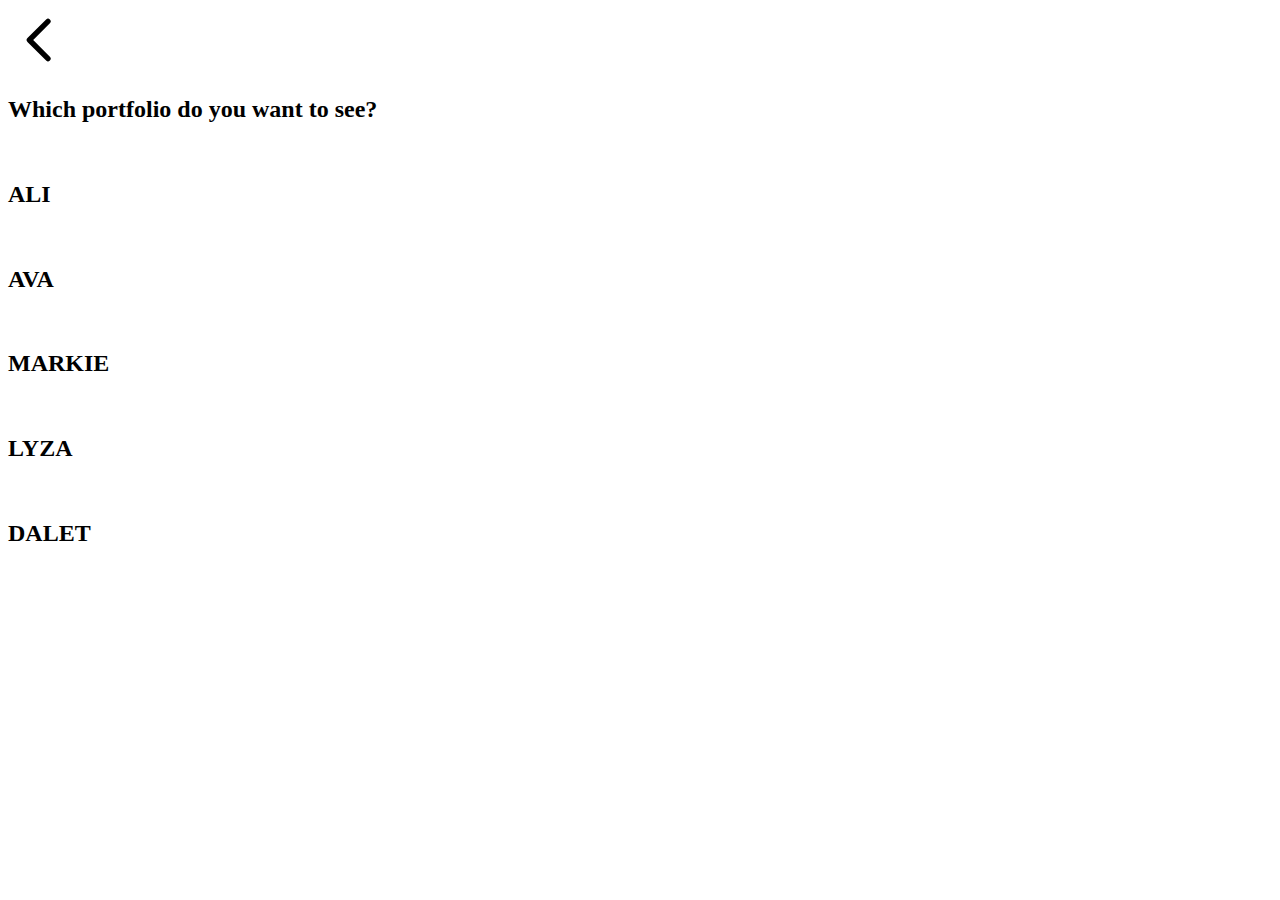
==== profile.html @ 910a9c52 "Add files via upload" ====
<!DOCTYPE html>
<html lang="en">
<head>
    <meta charset="UTF-8">
    <meta name="viewport" content="width=device-width, initial-scale=1.0">
    <title>Winxify Portfolios</title>

    <link rel="stylesheet" href="../assets/css/profile.css">
    <script defer src="../assets/js/profile.js"></script>
    <link rel="shortcut icon" href="../assets/img/fave_icon.png" type="image/x-icon">
</head>
<body>
    <section class="hidden">
        <a class="btn" id="back">
            <svg class="w-6 h-6 text-gray-800 dark:text-white" aria-hidden="true" xmlns="http://www.w3.org/2000/svg" width="64" height="64" fill="none" viewBox="0 0 24 24">
                <path stroke="currentColor" stroke-linecap="round" stroke-linejoin="round" stroke-width="2" d="m15 19-7-7 7-7"/>
            </svg>    
        </a>
        <div class="title">
            <h2>Which portfolio do you want to see?</h2>
        </div>
    </section>
    <div class="prof">
        <section class="hidden">
            <div class="profiles hidden" >
                <a href=""><img src="./assets/img/1.jpg" alt="" id="ali"></a>
                <h2>ALI</h2>
            </div>
            <div class="profiles hidden">
                <a href="https://naiahhh.github.io/LANDING-AWD-FEUTECH/"><img src="./assets/img/2.jpg" alt="" id="ava"></a>
                <h2>AVA</h2>
            </div>
            <div class="profiles hidden">
                <a href="https://jshmrk.github.io/LANDING-AWD-FEUTECH/"><img src="./assets/img/3.jpg" alt="" id="markie"></a>
                <h2>MARKIE</h2>
            </div>
            <div class="profiles hidden">
                <a href="https://eliiibaltazar.github.io/BALTAZAR_Elizabeth-AWD-FEUTECH/"><img src="./assets/img/4.jpg" alt="" id="lyza"></a>
                <h2>LYZA</h2>
            </div>
            <div class="profiles hidden">
                <a href="https://spod101.github.io/myPortfolio-AWD-FEUTECH/"><img src="./assets/img/5.jpg" alt=""  id="dalet"></a>
                <h2>DALET</h2>
            </div>
        </section>
    </div>
</body>
</html>
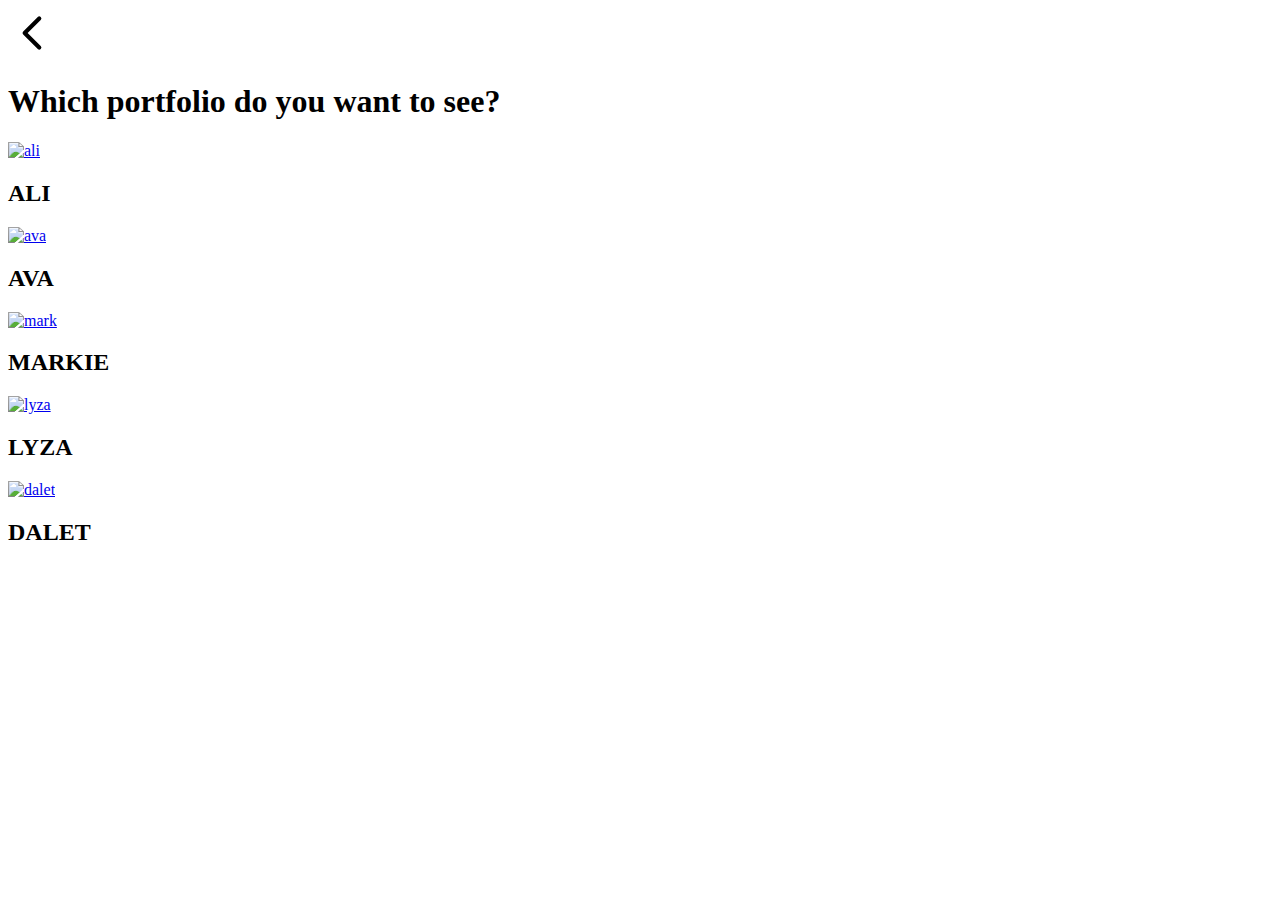
==== commit 04b66208: "Add files via upload" ====
--- a/profile.html
+++ b/profile.html
@@ -3,46 +3,46 @@
 <head>
     <meta charset="UTF-8">
     <meta name="viewport" content="width=device-width, initial-scale=1.0">
-    <title>Winxify Portfolios</title>
-
-    <link rel="stylesheet" href="../assets/css/profile.css">
-    <script defer src="../assets/js/profile.js"></script>
-    <link rel="shortcut icon" href="../assets/img/fave_icon.png" type="image/x-icon">
+    <title>Winxify</title>
+    <link rel="stylesheet" href="../assets/css/portfo.css">
 </head>
 <body>
-    <section class="hidden">
-        <a class="btn" id="back">
-            <svg class="w-6 h-6 text-gray-800 dark:text-white" aria-hidden="true" xmlns="http://www.w3.org/2000/svg" width="64" height="64" fill="none" viewBox="0 0 24 24">
-                <path stroke="currentColor" stroke-linecap="round" stroke-linejoin="round" stroke-width="2" d="m15 19-7-7 7-7"/>
-            </svg>    
-        </a>
-        <div class="title">
-            <h2>Which portfolio do you want to see?</h2>
-        </div>
-    </section>
-    <div class="prof">
-        <section class="hidden">
-            <div class="profiles hidden" >
-                <a href=""><img src="./assets/img/1.jpg" alt="" id="ali"></a>
-                <h2>ALI</h2>
+    <div class="back" id="back">
+        <svg class="w-6 h-6 text-gray-800 dark:text-white" aria-hidden="true" xmlns="http://www.w3.org/2000/svg" width="50" height="50" fill="none" viewBox="0 0 24 24">
+            <path stroke="currentColor" stroke-linecap="round" stroke-linejoin="round" stroke-width="2" d="m15 19-7-7 7-7"/>
+        </svg>
+    </div>
+
+    <div class="content hidden">
+        <h1>Which portfolio do you want to see?</h1>
+
+            <div class="profile-lists">
+                <div class="profile hidden">
+                    <a href="https://alingetz.github.io/PORTFOLIO/"><img class="profile-img" src="../assets/img/port/1.jpg" alt="ali" id="ali"></a>
+                    <h2>ALI</h2>
+                </div>
+            
+                <div class="profile hidden">
+                    <a href="https://naiahhh.github.io/LANDING-AWD-FEUTECH/"><img class="profile-img" src="../assets/img/port/2.jpg" alt="ava" id="ava"></a>
+                    <h2>AVA</h2>
+                </div>
+
+                <div class="profile hidden">
+                    <a href="https://jshmrk.github.io/LANDING-AWD-FEUTECH/"><img class="profile-img" src="../assets/img/port/3.jpg" alt="mark" id="markie"></a>
+                    <h2>MARKIE</h2>
+                </div>
+
+                <div class="profile hidden">
+                    <a href="https://eliiibaltazar.github.io/BALTAZAR_Elizabeth-AWD-FEUTECH/"><img class="profile-img" src="../assets/img/port/4.jpg"  alt="lyza" id="lyza"></a>
+                    <h2>LYZA</h2>
+                </div>
+            
+                <div class="profile hidden">
+                    <a href="https://spod101.github.io/myPortfolio-AWD-FEUTECH/"><img class="profile-img"  src="../assets/img/port/5.jpg"  alt="dalet" id="dalet"></a>
+                    <h2>DALET</h2>
+                </div>
             </div>
-            <div class="profiles hidden">
-                <a href="https://naiahhh.github.io/LANDING-AWD-FEUTECH/"><img src="./assets/img/2.jpg" alt="" id="ava"></a>
-                <h2>AVA</h2>
-            </div>
-            <div class="profiles hidden">
-                <a href="https://jshmrk.github.io/LANDING-AWD-FEUTECH/"><img src="./assets/img/3.jpg" alt="" id="markie"></a>
-                <h2>MARKIE</h2>
-            </div>
-            <div class="profiles hidden">
-                <a href="https://eliiibaltazar.github.io/BALTAZAR_Elizabeth-AWD-FEUTECH/"><img src="./assets/img/4.jpg" alt="" id="lyza"></a>
-                <h2>LYZA</h2>
-            </div>
-            <div class="profiles hidden">
-                <a href="https://spod101.github.io/myPortfolio-AWD-FEUTECH/"><img src="./assets/img/5.jpg" alt=""  id="dalet"></a>
-                <h2>DALET</h2>
-            </div>
-        </section>
     </div>
+    <script src="../assets/js/portfo.js"></script>
 </body>
 </html>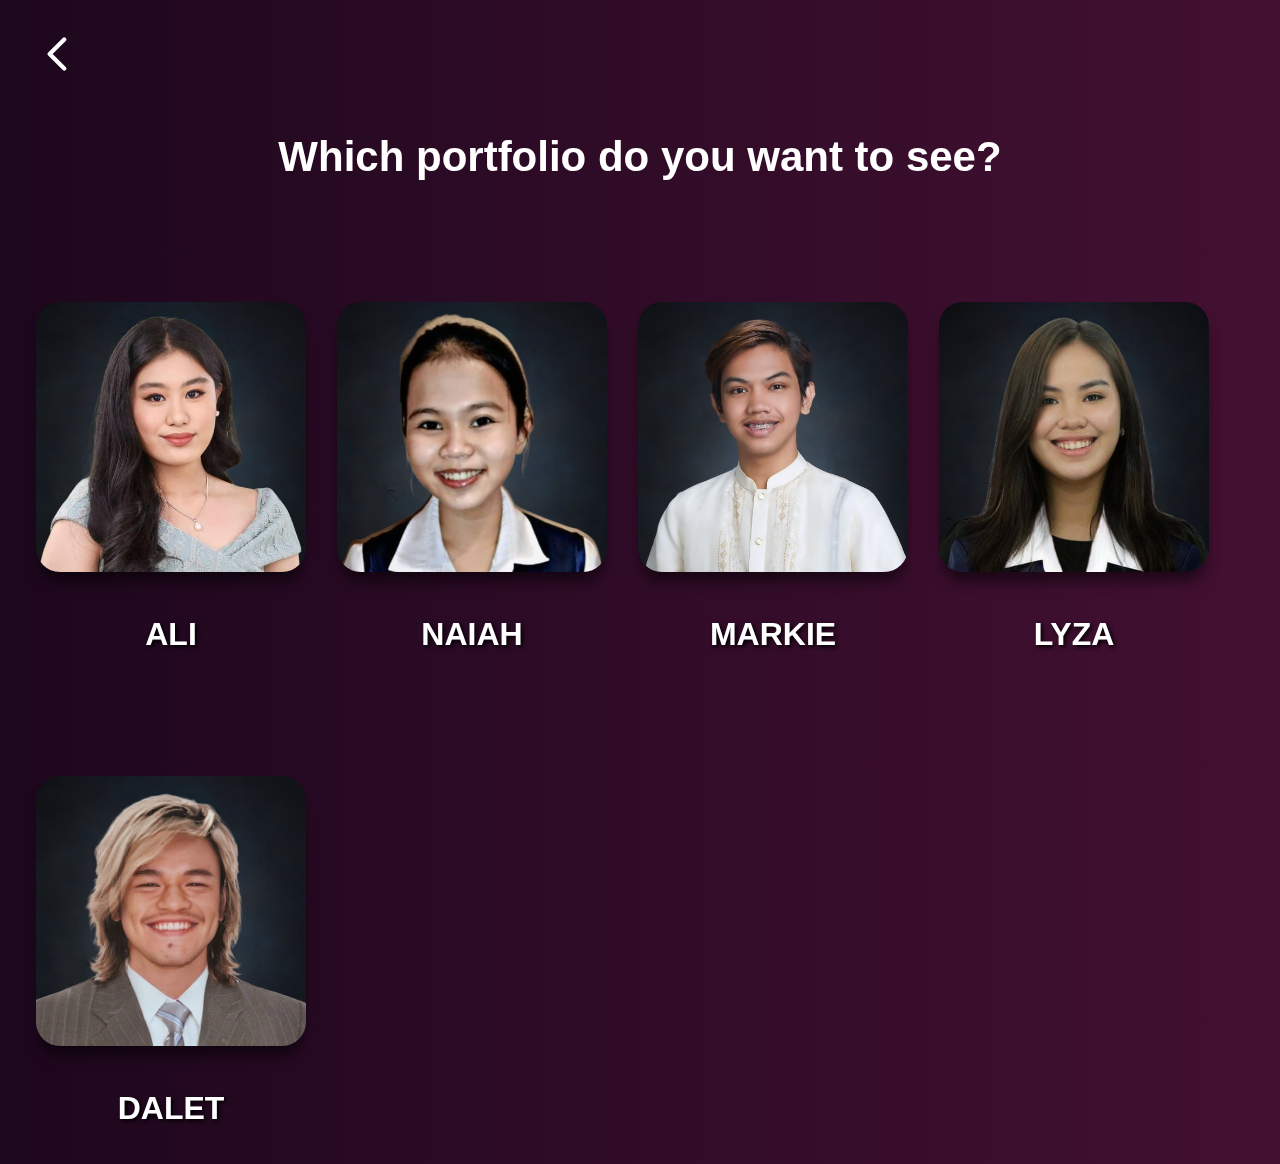
==== commit 55047668: "Update profile.html" ====
--- a/profile.html
+++ b/profile.html
@@ -24,7 +24,7 @@
             
                 <div class="profile hidden">
                     <a href="https://naiahhh.github.io/LANDING-AWD-FEUTECH/"><img class="profile-img" src="../assets/img/port/2.jpg" alt="ava" id="ava"></a>
-                    <h2>AVA</h2>
+                    <h2>NAIAH</h2>
                 </div>
 
                 <div class="profile hidden">
@@ -45,4 +45,4 @@
     </div>
     <script src="../assets/js/portfo.js"></script>
 </body>
-</html>+</html>
--- a/assets/css/portfo.css
+++ b/assets/css/portfo.css
@@ -0,0 +1,197 @@
+@import url('https://fonts.googleapis.com/css2?family=Montserrat:ital,wght@0,100..900;1,100..900&display=swap');
+
+
+:root {
+    --color-white: #FFFFFF;
+}
+
+body {
+    background: linear-gradient(to right, #1d071d, #431031);
+}
+
+h1 {
+    font-size: 42px;
+    font-family: 'Monsterrat', sans-serif;
+    color: var(--color-white);
+    text-align: center;
+    font-weight: 600;
+}
+
+h2 {
+    color: var(--color-white);
+    text-align: center;
+    text-transform: capitalize;
+    font-size: 32px;
+    font-family: 'Monsterrat', sans-serif;
+}
+
+.profile h2 {
+    margin-top: 40px;
+    text-shadow: 2px 2px 4px rgba(0, 0, 0, 2);
+}
+
+img {
+    height: 35px;
+    width: auto;
+}
+
+.back {
+    filter: invert(1);
+    margin-top: 29px;
+    margin-left: 25px;
+    cursor: pointer;
+}
+
+.profile-lists {
+    margin: 0 auto;
+    display: table;
+}
+
+.profile {
+    border-radius: 10px;
+    border: 3px solid transparent;
+    text-align: center;
+    display: inline-block;
+    margin-left: 25px;
+}
+
+.profile-img {
+    margin-top: 90px;
+    width: 270px;
+    height: 270px;
+    border-radius: 24px;
+    cursor: pointer;
+    box-shadow: 0px 13px 13px -3px rgba(0, 0, 0, 0.5);
+    transition: transform 0.5s ease-in-out;
+}
+
+.hidden {
+    opacity: 0;
+    filter: blur(20px);
+    transform: translateX(-100%);
+    transition: all 1s;
+}
+
+.show {
+    opacity: 1;
+    filter: blur(0);
+    transform: translateX(0);
+}
+
+.profile-img:hover {
+    transform: scale(.8);
+    transition: transform 0.6s ease-in-out;
+}
+
+#ali:hover {
+    transition: transform 0.6s ease-in-out;
+    box-shadow: 0 0 35px rgb(248, 166, 200);
+}
+
+#ava:hover {
+    transition: transform 0.6s ease-in-out;
+    box-shadow: 0 0 35px rgb(119, 221, 119);
+}
+
+#markie:hover {
+    transition: transform 0.6s ease-in-out;
+    box-shadow: 0 0 35px rgb(162, 191, 254);
+}
+
+#lyza:hover {
+    transition: transform 0.6s ease-in-out;
+    box-shadow: 0 0 35px rgb(255, 0, 254);
+}
+
+#dalet:hover {
+    transition: transform 0.6s ease-in-out;
+    box-shadow: 0 0 35px rgb(95, 28, 203);
+}
+
+.profile:nth-child(1) {
+    transition-delay: 0ms;
+}
+
+.profile:nth-child(2) {
+    transition-delay: 200ms;
+}
+
+.profile:nth-child(3) {
+    transition-delay: 500ms;
+}
+
+.profile:nth-child(4) {
+    transition-delay: 700ms;
+}
+
+.profile:nth-child(5) {
+    transition-delay: 900ms;
+}
+
+.content {
+    margin-top: 50px;
+}
+
+/*  responsive */
+@media (max-width: 900px) {
+    .netflix-logo {
+        display: grid;
+        place-items: center;
+        margin: 0 auto;
+    }
+
+    .profile-lists {
+        display: flex;
+        align-items: center;
+        justify-content: center;
+        flex-wrap: wrap;
+        row-gap: 90px;
+        padding-bottom: 110px;
+    }
+
+    .profile {
+        margin-top: 3rem;
+        column-gap: 6px;
+        margin: auto;
+    }
+
+    h1 {
+        text-align: center;
+        font-size: 35px;
+        margin-top: 150px;
+    }
+
+    .btn {
+        display: none; 
+    }
+}
+
+@media (max-width: 320px) {
+    .netflix-logo {
+        display: grid;
+        place-items: center;
+        margin: 0 auto;
+    }
+
+    h1 {
+        text-align: center;
+        font-size: 23px;
+        margin-top: 150px;
+    }
+
+    .btn {
+        display: none;
+    }
+
+    .profile-lists {
+        display: grid;
+        place-items: center;
+        padding-bottom: 110px;
+        margin: auto;
+    }
+
+    .profile {
+        margin-top: 3rem;
+        margin: auto;
+    }
+}
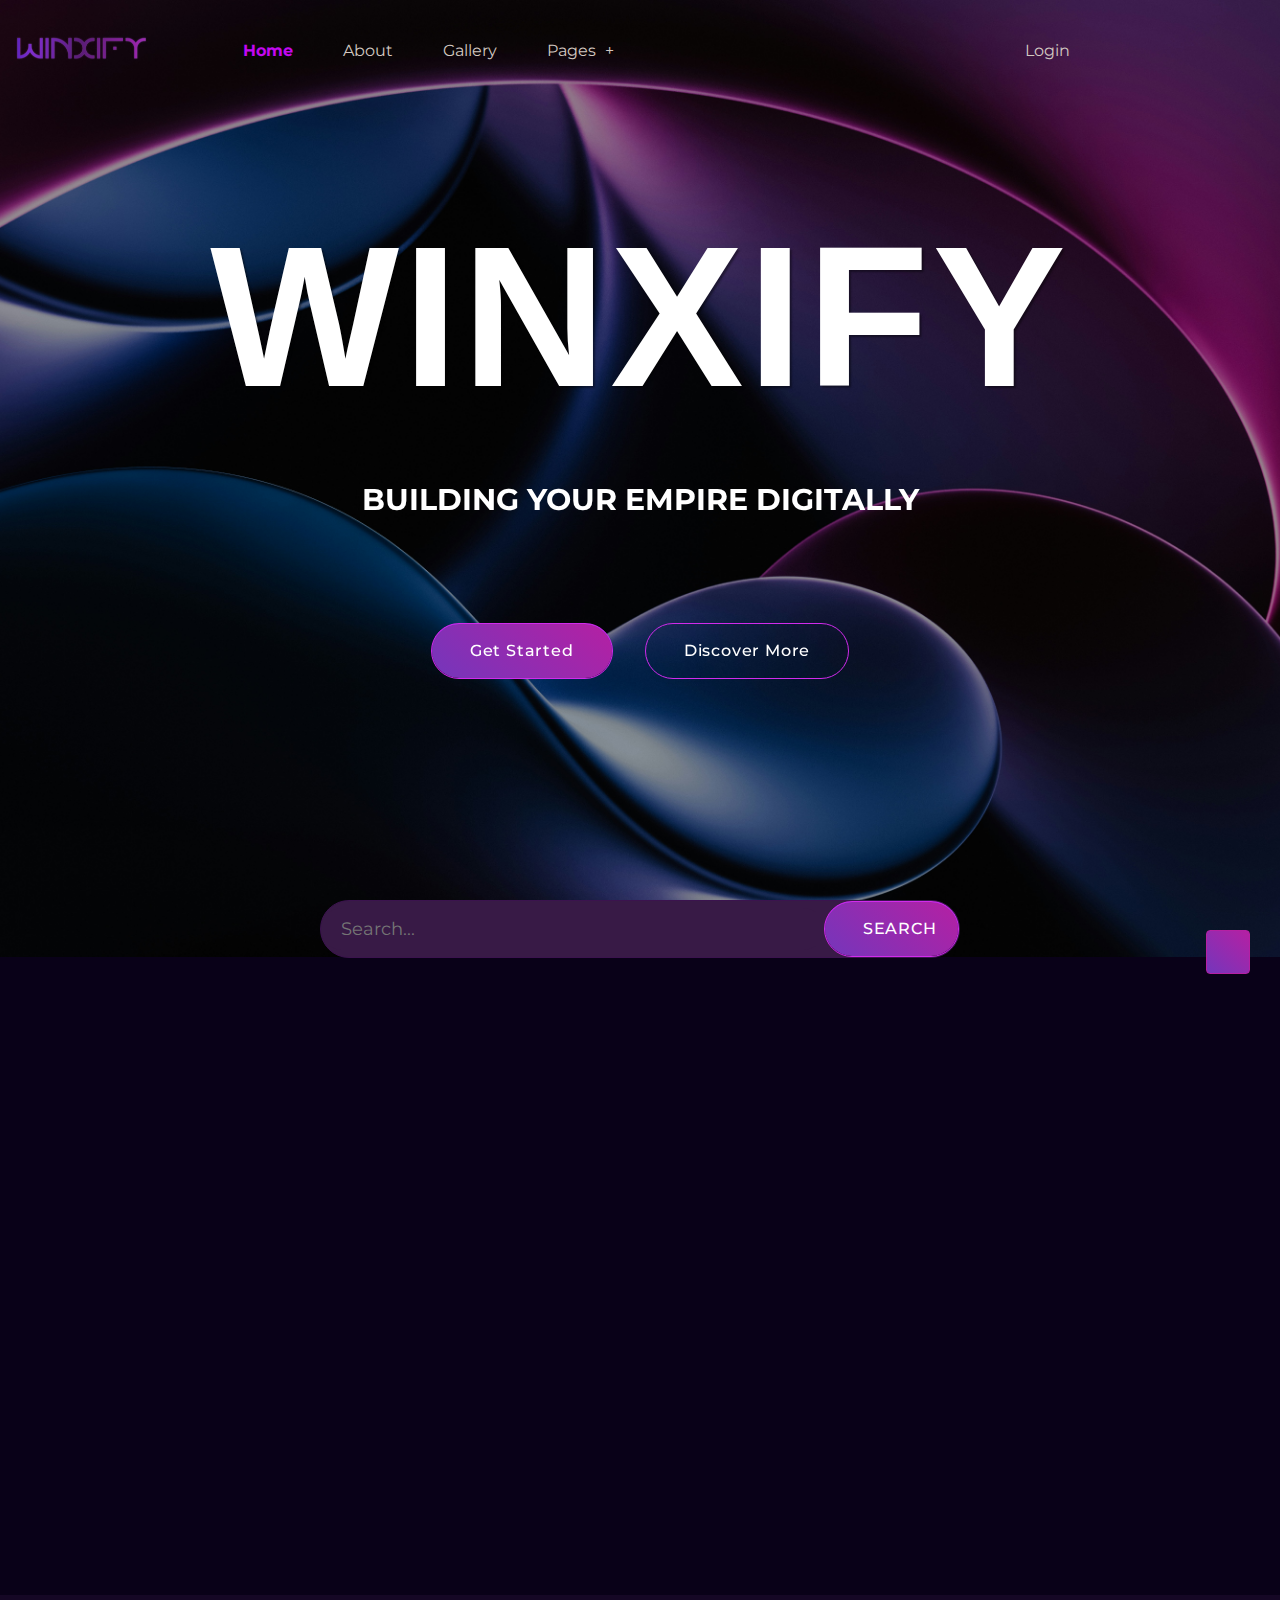
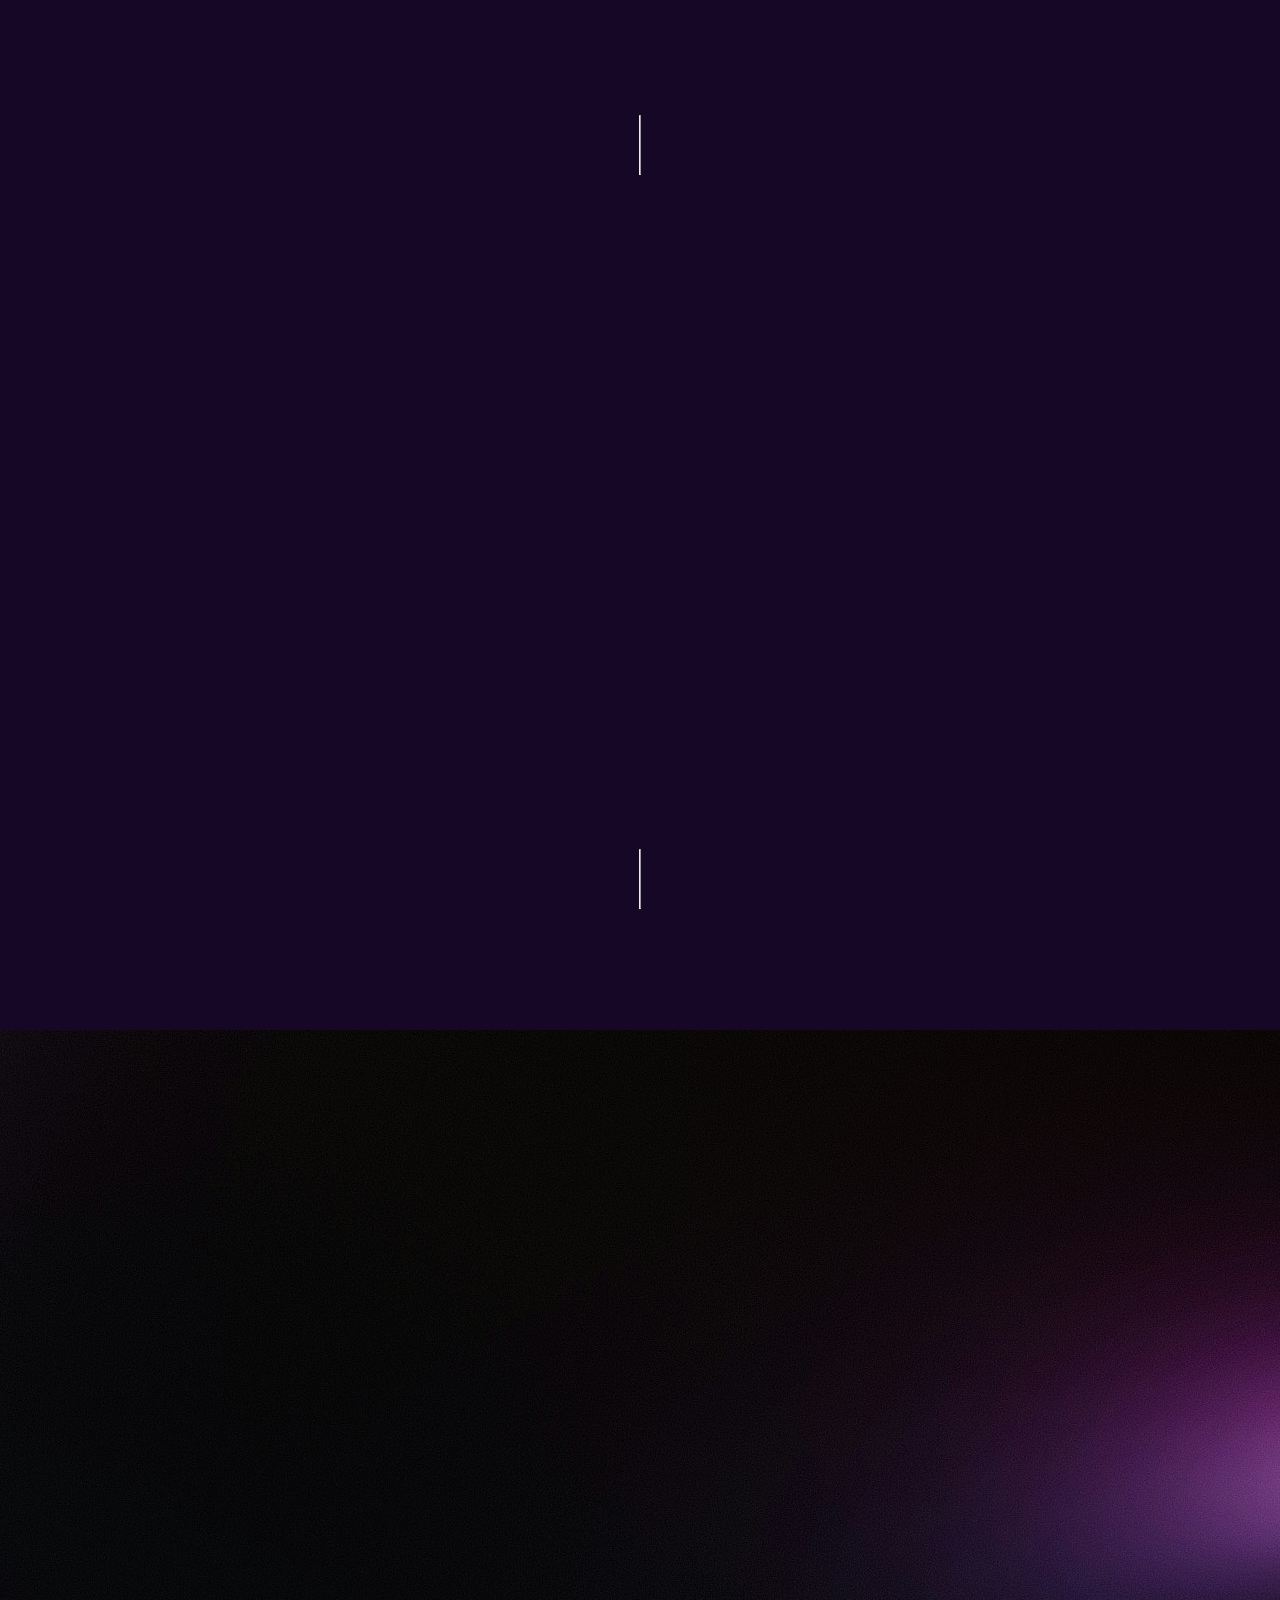
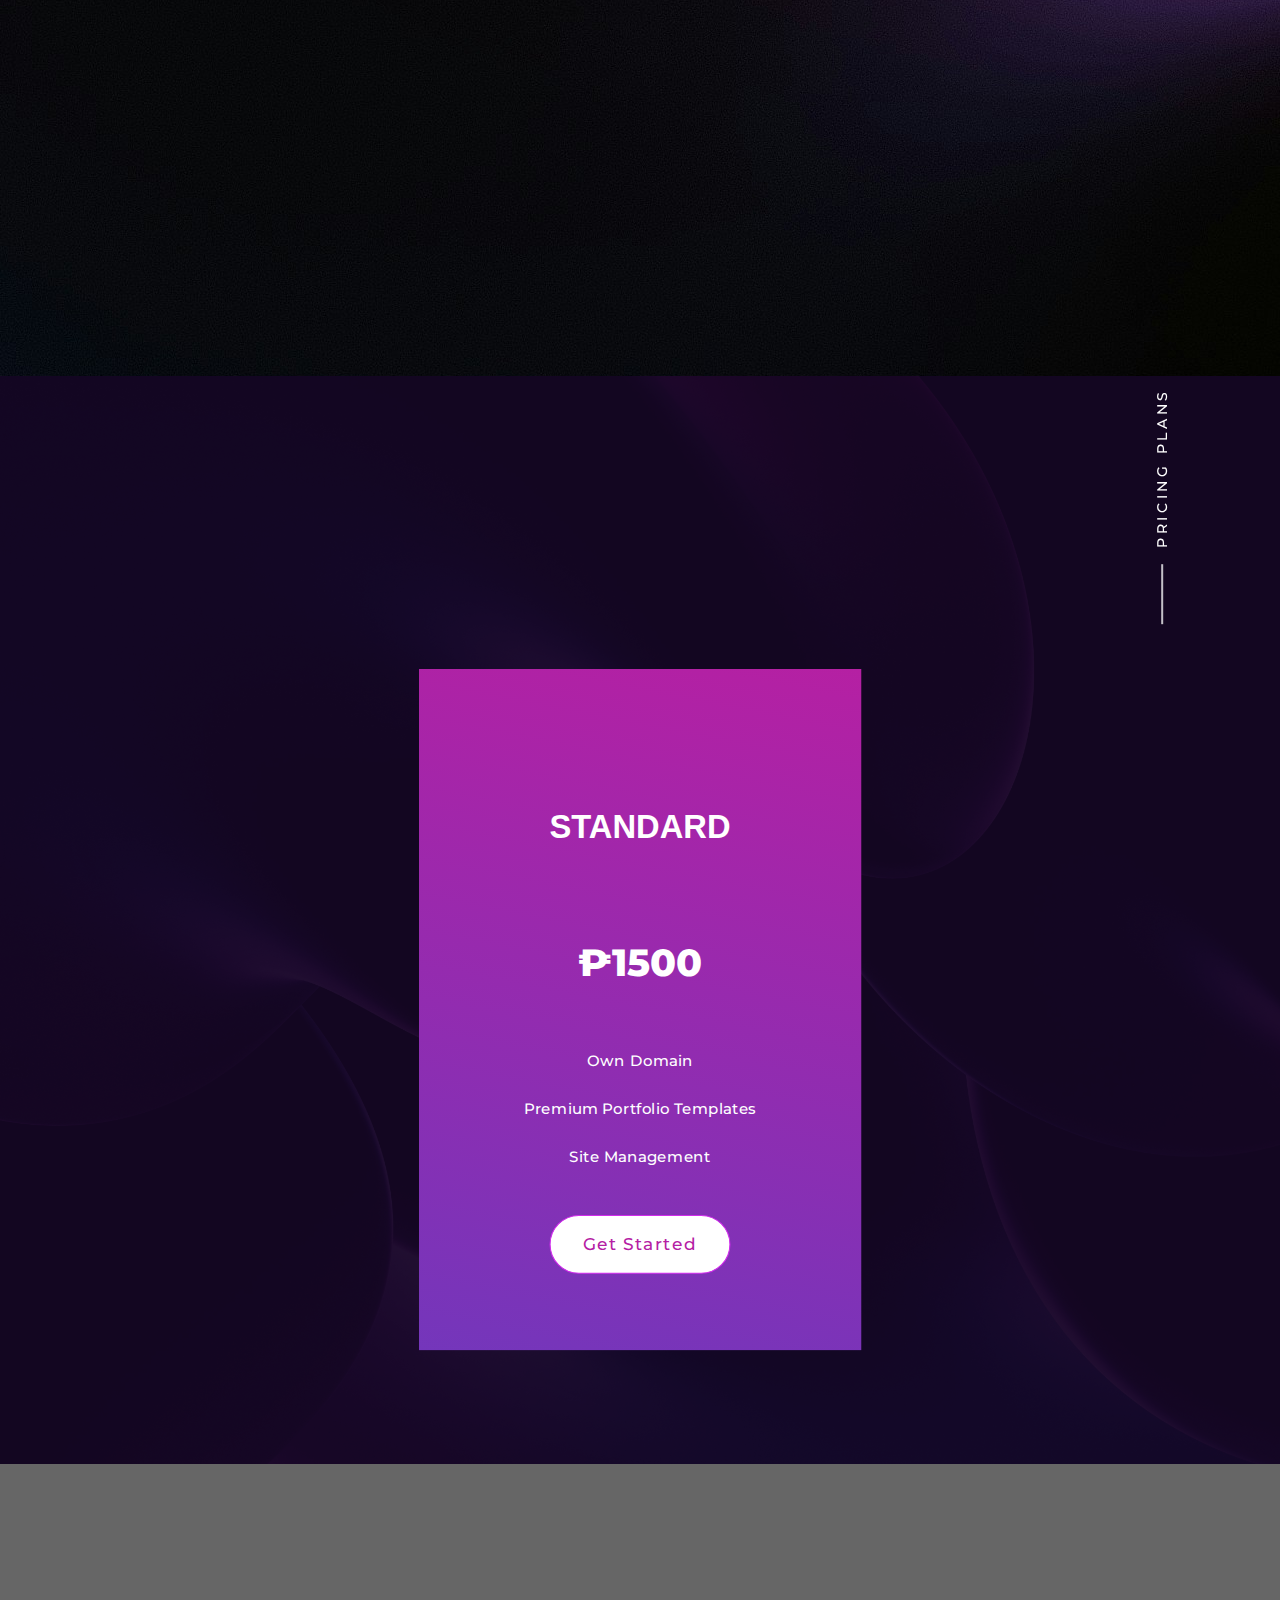
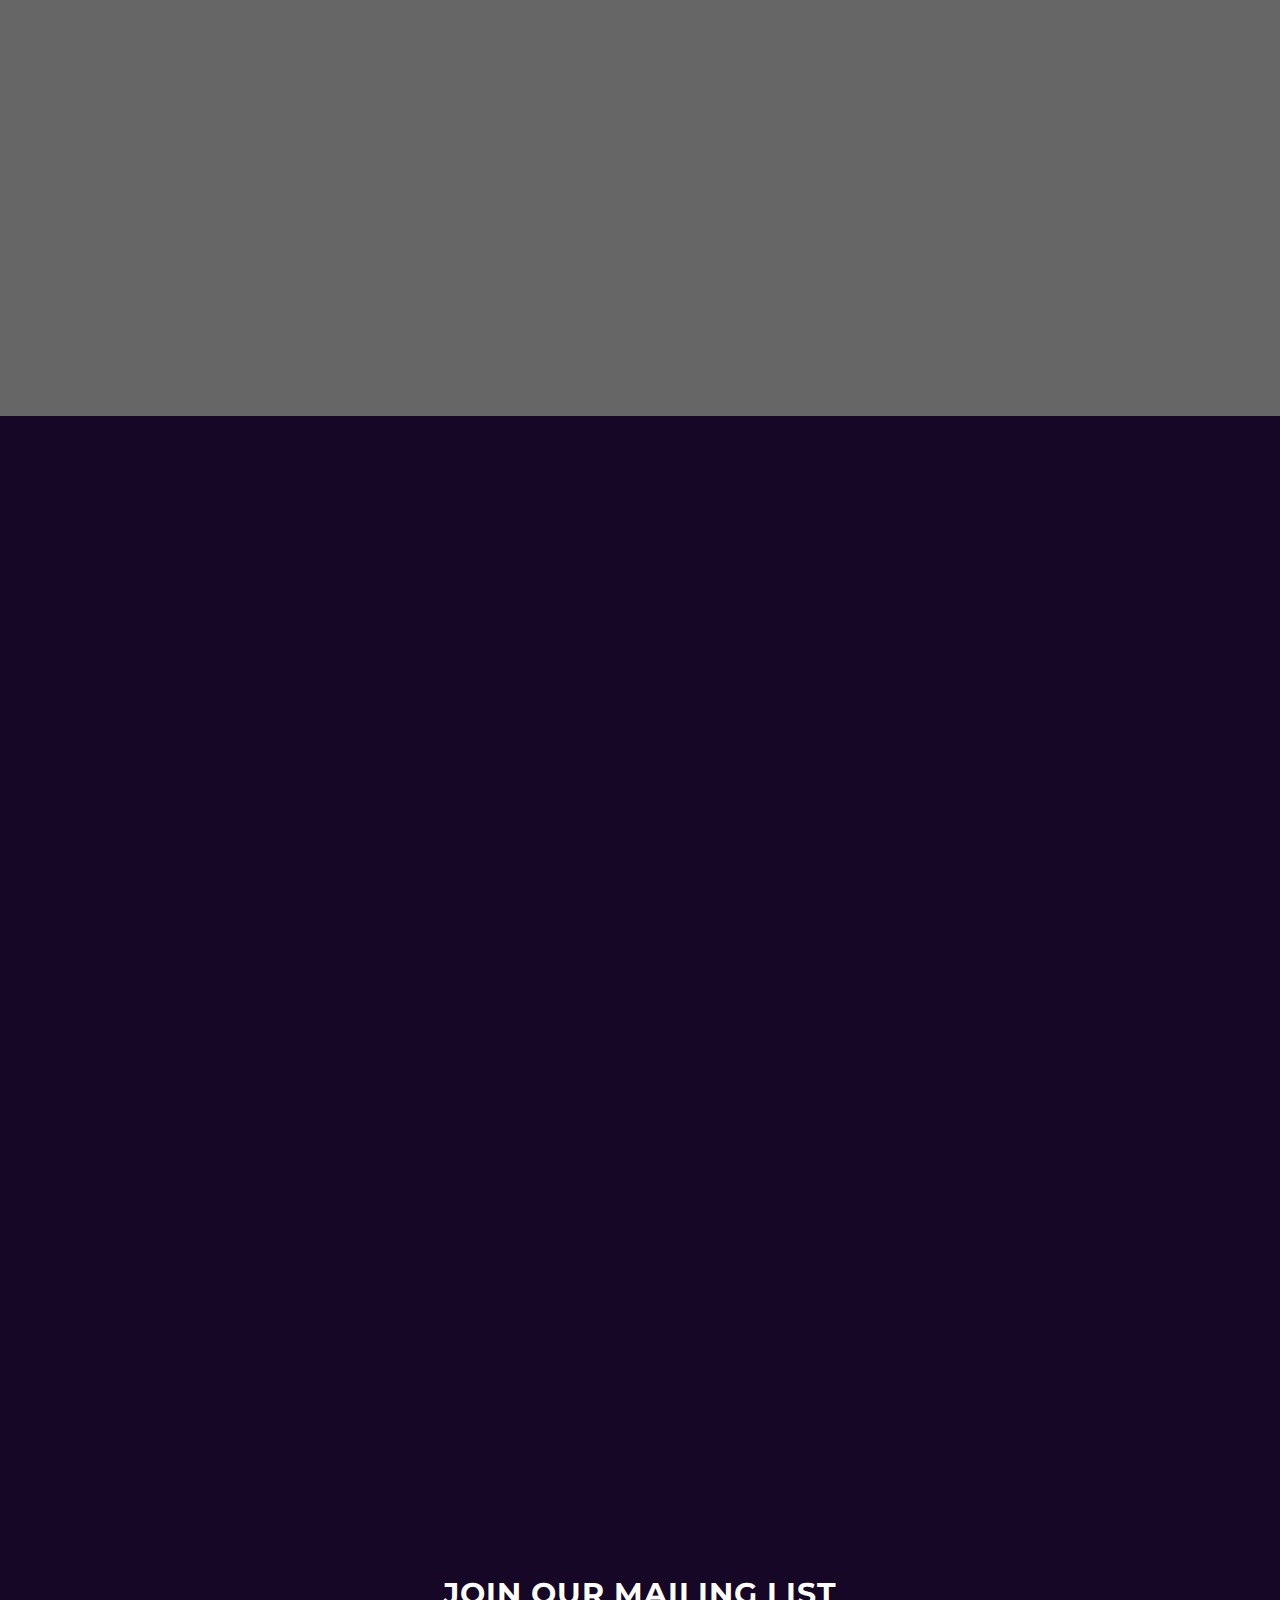
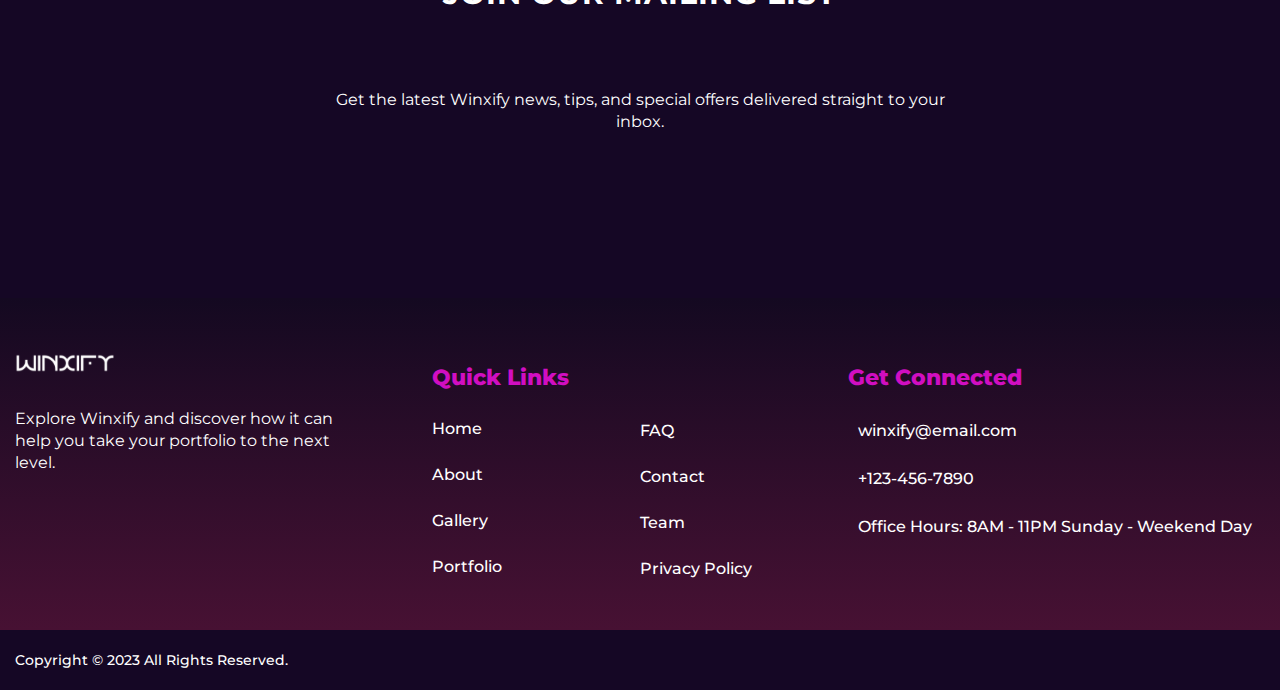
==== commit 4a525d4b: "Update profile.html" ====
--- a/profile.html
+++ b/profile.html
@@ -1,48 +1,531 @@
 <!DOCTYPE html>
 <html lang="en">
+
 <head>
     <meta charset="UTF-8">
     <meta name="viewport" content="width=device-width, initial-scale=1.0">
-    <title>Winxify</title>
-    <link rel="stylesheet" href="../assets/css/portfo.css">
+    <title>Winxify | Portfolio Hub for Web Developers</title>
+    <link rel="stylesheet" href="https://unpkg.com/aos@next/dist/aos.css" />
+    <link rel="stylesheet" href="./assets/css/easy.css">
+    <link rel="stylesheet" href="./assets/css/slick.min.css">
+    <link rel="stylesheet" href="./assets/css/responsive.css">
+    <link rel="stylesheet" href="./assets/css/style.css">
+    <link rel="shortcut icon" href="./assets/img/fav_icon.png" type="image/x-icon">
+
+    <!-- font awesome cdn -->
+    <link rel="stylesheet" href="https://cdnjs.cloudflare.com/ajax/libs/font-awesome/6.4.2/css/all.min.css"
+        integrity="sha512-z3gLpd7yknf1YoNbCzqRKc4qyor8gaKU1qmn+CShxbuBusANI9QpRohGBreCFkKxLhei6S9CQXFEbbKuqLg0DA=="
+        crossorigin="anonymous" referrerpolicy="no-referrer" />
 </head>
+
 <body>
-    <div class="back" id="back">
-        <svg class="w-6 h-6 text-gray-800 dark:text-white" aria-hidden="true" xmlns="http://www.w3.org/2000/svg" width="50" height="50" fill="none" viewBox="0 0 24 24">
-            <path stroke="currentColor" stroke-linecap="round" stroke-linejoin="round" stroke-width="2" d="m15 19-7-7 7-7"/>
-        </svg>
+    <!-- Start site wrapper -->
+    <div class="site-wrapper">
+        <div class="header-index">
+            <!-- ====== 1.1. Header section ====== -->
+            <header>
+                <nav class="container navbar">
+                    <div class="container-nav flex">
+                        <!-- site logo -->
+                        <a class="navbar-logo" href="/"><img src="assets/img/logo.png" alt="logo"></a>
+                        <button class="navbar-toggler" onclick="openNav()" type="button">
+                            <span class="fa-solid fa-bars"></span>
+                        </button>
+                        <!-- menus -->
+                        <ul class="navbar-nav flex">
+                            <li><a class="nav-link active" href="index.html">Home</a></li>
+                            <li><a class="nav-link" href="./pages/about.html">About</a></li>
+                            <li><a class="nav-link" href="./pages/gallery.html">Gallery</a></li>
+                            <li class="dropdown">
+                                <a class="nav-link dropdown-toggle" href="#" id="navbarScrollingDropdown" role="button"
+                                    data-bs-toggle="dropdown" aria-expanded="false">
+                                    Pages
+                                </a>
+                                <ul class="dropdown-menu" aria-labelledby="navbarScrollingDropdown">
+                                    <li><a class="dropdown-item" href="./pages/profile.html">Portfolio</a></li>
+                                </ul>
+                            </li>
+                        </ul>
+                    </div>
+
+                    <div class="flex nav-right">
+                        <a href="./pages/form.html" class="nav-link" id="usernameLink">Login</a>
+                        <!-- header buttons -->
+                        <div class="notification" data-count="0" >
+                            <i onclick="open_notification()" id="bellIcon" class="fa-solid fa-bell"></i>
+                        </div>
+                        <i onclick="open_search_bar()" class="fa-solid fa-magnifying-glass"></i>
+                        <i onclick="open_right_side()" class="fa-solid fa-bars"></i>
+                    </div>
+                </nav>
+                <!-- Sidebar -->
+                <aside id="mySidepanel" class="sidepanel">
+                    <div class="sidebar flex">
+                        <a href=""><img src="assets/img/logo.png" alt="logo"></a>
+                        <button class="closebtn btn_hover1" onclick="closeNav()"><i
+                                class="fa-solid fa-xmark"></i></button>
+                    </div>
+                    <div>
+                        <!-- side menus -->
+                        <ul>
+                            <li><a class="nav-link active" href="index.html">Home</a></li>
+                            <li><a class="nav-link" href="./pages/about.html">About</a></li>
+                            <li class="pages"><a href="#">More</a></li>
+                            <li class="collapse_btn">
+                                <a class="nav-link plus_collapse" data-bs-toggle="collapse" href="javascript:void(0);"
+                                    onclick="toggleCollapse('pages')" aria-expanded="false" aria-controls="pages">
+                                    <i class="fa-solid fa-plus"></i>
+                                </a>
+                                <div class="collapse" id="pages">
+                                    <ul>
+                                        <li><a class="nav-link" href="./pages/profile.html">Portfolio</a></li>
+                                    </ul>
+                                </div>
+                            </li>
+                        </ul>
+                    </div>
+                </aside>
+
+                <!-- searchbar -->
+                <div id="search-bar">
+                    <div class="btn_hover1" onclick="close_search_bar()"><i class="fa-solid fa-xmark"></i></div>
+                    <form method="search" action="#">
+                        <input type="search" required placeholder="Search...">
+                        <button type="submit" class="btn_hover1">Search</button>
+                    </form>
+                </div>
+
+                <!-- Right Sidebar -->
+                <section class="header-right-sidebar" id="right_side">
+                    <div class="flex flex-sb">
+                        <a href="/"><img src="assets/img/right-side-logo.png" alt="logo"></a>
+                        <button class="close_right_sidebar fa-solid fa-xmark" onclick="close_right_sade()"> </button>
+                    </div>
+                    <p>Explore Winxify and discover how it can help you take your Winx portfolio to the next level.
+                    </p>
+                    <a href="./pages/about.html" class="btn_hover1">Discover More</a>
+                    <hr>
+                    <h4>Connected details:</h4>
+                    <ul class="flex">
+                        <li>
+                            <a href="#"> <i class="fa-solid fa-phone"></i></a>
+                            <a href="#" class="text-lowercase">winxify@gmail.com</a>
+                        </li>
+                        <li>
+                            <a href="#"> <i class="fa-regular fa-envelope"></i></a>
+                            <a href="#">+123-456-7890</a>
+                        </li>
+                        <li>
+                            <a href="#"> <i class="fa-sharp fa-regular fa-clock"></i></a>
+                            <a href="#">Office Hours: 8AM - 5PM Weekdays</a>
+                        </li>
+                    </ul>
+                    <span class="flex">
+                        <a href="#"><i class="fa-brands fa-facebook"></i></a>
+                        <a href="#"><i class="fa-brands fa-instagram"></i></a>
+                        <a href="#"><i class="fa-brands fa-twitter"></i></a>
+                        <a href="#"><i class="fa-brands fa-linkedin"></i></a>
+                    </span>
+                    <span class="flex">
+                        <button class="logout-Btn" id="_logout">Logout</button>
+                    </span>
+                </section>
+            </header>
+            <!-- ====== End of 1.1. Header section ====== -->
+            <!-- ====== 1.2. hero section ====== -->
+            <section class="hero">
+                <div class="container" data-aos="zoom-in">
+                    <div>
+                        <div class="center-data">
+                            <h1>WINXIFY</h1>
+                            <h3>BUILDING YOUR EMPIRE DIGITALLY</h3>
+                            <div class="center-btn flex">
+                                <a href="services.html" class="btn_hover1">Get Started</a>
+                                <a href="./pages/about.html" class="btn_hover2">Discover More</a>
+                            </div>
+                        </div>
+                    </div>
+                </div>
+            </section>
+            <!-- ====== End of 1.2. hero section ====== -->
+        </div>
+        <!-- ====== 1.3. card section ====== -->
+        <section class="feature">
+            <div class="container">
+                <div class="flex">
+                    <div class="header-card" data-aos="fade-up">
+                        <div>
+                            <figure><img src="assets/img/icon/feature1.png" class="feature-img1" alt="feature"></figure>
+                            <h4>SEAMLESS WINX INTEGRATION</h4>
+                            <p>Winxify will effortlessly connect with your existing Winx account, allowing you to import your portfolio projects directly.
+                            </p>
+                        </div>
+                    </div>
+                    <div class="header-card" data-aos="fade-down">
+                        <div>
+                            <figure><img src="assets/img/icon/feature2.png" alt="feature"></figure>
+                            <h4>IT PROJECT MANAGEMENT</h4>
+                            <p>Organize your portfolio projects efficiently with built-in project management features that help you stay on track and meet deadlines.
+                            </p>
+                        </div>
+                    </div>
+                    <div class="header-card" data-aos="fade-up">
+                        <div>
+                            <figure><img src="assets/img/icon/feature3.png" alt="feature"></figure>
+                            <h4>MOBILE-FRIENDLY DESIGN</h4>
+                            <p> Ensure your portfolio looks stunning and functions flawlessly on all devices, from desktops to tablets and smartphones.
+                            </p>
+                        </div>
+                    </div>
+                    <div class="header-card" data-aos="fade-down">
+                        <div>
+                            <figure><img src="assets/img/icon/feature4.png" alt="feature"></figure>
+                            <h4>CLIENT & AUDIENCE SHOWCASE</h4>
+                            <p>Dedicate a section to showcase your best work for potential clients and employers to see, helping you land your next big project.
+                            </p>
+                        </div>
+                    </div>
+                </div>
+            </div>
+        </section>
+        <!-- ====== End of 1.3. card section ====== -->
+        <!-- ====== 1.4. logoipsum section ====== -->
+        <section class="logoipsum">
+            <div class="container">
+                <div class="flex flex-col gap-2">
+                    <hr class="hr1">
+                    <h3 data-aos="zoom-in" class="mb-15">OUR CLIENTS</h3>
+                </div>
+                <div class="logoipsum-slider sliderlogo" data-aos="zoom-in">
+                    <figure><img src="./assets/img/home/4.png" alt="logoipsum"></figure>
+                    <figure><img src="./assets/img/home/5.png" alt="logoipsum"></figure>
+                    <figure><img src="./assets/img/home/3.png" alt="logoipsum"></figure>
+                    <figure><img src="./assets/img/home/4.png" alt="logoipsum"></figure>
+                    <figure><img src="./assets/img/home/5.png" alt="logoipsum"></figure>
+                </div>
+                <hr class="hr2">
+            </div>
+        </section>
+        <!-- ====== End of 1.4. logoipsum section ====== -->
+        <!-- ====== 1.5. About us section ====== -->
+        <!-- ====== 1.7. Services section ====== -->
+        <section class="service">
+            <div class="service-1">
+                <div class="container">
+                    <div class="service-data" data-aos="fade-down">
+                        <div class="w-66">
+                            <div class="flex gap-1">
+                                <hr class="service-hr1">
+                                <h5>SERVICES</h5>
+                            </div>
+                            <h2 class="mt-15">SERVICES WE OFFER!</h2>
+                            <p class="mt-15">Winxify is one of the industry's top performing agencies, offering a wide range of services to help you grow your business and get your portfolio noticed.
+                            </p>
+                        </div>
+                        <div class="w-33 mt-15 flex flex-end">
+                            <a href="#" class="btn_hover2">View All Services</a>
+                        </div>
+                        <hr class="mt-15 mb-15">
+                    </div>
+                    <div class="flex gap-1 mt-15 s-card">
+                        <div class="service-card" data-aos="fade-down">
+                            <figure><img src="assets/img/icon/slider1.png" alt="slider1"></figure>
+                            <h3>UI/UX Design</h3>
+                            <p>Winxify will effortlessly connect with your existing Winx account, allowing you to import your portfolio projects directly.
+                            </p>
+                        </div>
+                        <div class="service-card" data-aos="fade-up">
+                            <figure><img src="assets/img/icon/slider2.png" alt="slider2"></figure>
+                            <h3>DEVELOPMENT</h3>
+                            <p>Organize your portfolio projects efficiently with built-in project management features that help you stay on track and meet deadlines.
+                            </p>
+                        </div>
+                        <div class="service-card" data-aos="fade-down">
+                            <figure><img src="assets/img/icon/slider3.png" alt="slider3"></figure>
+                            <h3>VISUAL DESIGN</h3>
+                            <p> Ensure your portfolio looks stunning and functions flawlessly on all devices, from desktops to tablets and smartphones.
+                            </p>
+                        </div>
+                    </div>
+                </div>
+            </div>
+        </section>
+        <!-- ====== End of 1.7. Services section ====== -->
+        
+        <!-- ====== 1.11. Pricing section ====== -->
+        <section class="pricing p-relative">
+            <span> </span>
+            <div class="pricing-hr flex gap-1">
+                <hr>
+                <h6>Pricing Plans</h6>
+            </div>
+            <div class="container">
+                <div class="text-center" data-aos="fade-down">
+                    <h5>PRICING</h5>
+                    <h2 class="mt-1">Pricing Plans</h2>
+                    <p class="mt-1 mb-15">Winxify offers a range of pricing plans to suit your needs, whether you're a freelancer, small business, or large enterprise.
+                    </p>
+                </div>
+                <div class="pricing-card flex gap-1 mt-3 text-center">
+                    <div class="flex flex-col gap-2" data-aos="fade-up">
+                        <h3>BASIC</h3>
+                        <h2>₱500</h2>
+                        <h6>Basic Portfolio</h6>
+                        <h6>Profile Management</h6>
+                        <h6>Winxify Domain</h6>
+                        <a href="" class="btn_hover1">Get Started</a>
+                    </div>
+                    <div class="flex flex-col gap-2">
+                        <h3>STANDARD</h3>
+                        <h2>₱1500</h2>
+                        <h6>Own Domain</h6>
+                        <h6>Premium Portfolio Templates</h6>
+                        <h6>Site Management</h6>
+                        <a href="" class="btn_hover2">Get Started</a>
+                    </div>
+                    <div class="flex flex-col gap-2" data-aos="fade-down">
+                        <h3>PREMIUM</h3>
+                        <h2>₱5500</h2>
+                        <h6>Own & Editable Domain</h6>
+                        <h6>SEO Management</h6>
+                        <h6>Digital Marketing</h6>
+                        <h6>Site Management</h6>
+                        <a href="" class="btn_hover1">Get Started</a>
+                    </div>
+                </div>
+            </div>
+        </section>
+        <!-- ====== End of 1.11. Pricing section ====== -->
+        <!-- ====== 1.12. FAQ section ====== -->
+        <section class="faq p-relative">
+            <span> </span>
+            <div class="container">
+                <div class="flex flex-wrap">
+                    <div class="w-50 text-center" data-aos="fade-up">
+                        <div class="flex gap-2 ">
+                            <hr class="faq-hr1">
+                            <h5>FAQ</h5>
+                        </div>
+                        <h2 class="mt-1">Frequently Asked Questions</h2>
+                        <p class="mt-1">New to Winxify? Here are common questions about our services and how we work.
+                        </p>
+                    </div>
+                    <div class="w-50 mt-15">
+                        <div class="accordion flex flex-col gap-2" id="accordionExample" data-aos="fade-down">
+                            <div class="accordion-item">
+                                <h2 class="accordion-header">
+                                    <button class="accordion-button flex-sb" type="button">
+                                        WHAT KIND OF DIGITAL SERVICES DO YOU
+                                        PROVIDE?
+                                        <img src="./assets/img/icon/plus.png" alt="img">
+                                    </button>
+                                </h2>
+                                <div class="accordion-collapse">
+                                    <p>Winxify will effortlessly connect with your existing Winx account, allowing you to import your portfolio projects directly.
+                                    </p>
+                                </div>
+                            </div>
+                            <div class="accordion-item">
+                                <h2 class="accordion-header">
+                                    <button class="accordion-button flex-sb" type="button">
+                                        WHAT IS YOUR PROCESS FOR WORKING
+                                        WITH CLIENTS?
+                                        <img src="./assets/img/icon/plus.png" alt="img">
+                                    </button>
+                                </h2>
+                                <div class="accordion-collapse">
+                                        <p>Winxify will help you in choosing portfolio templates, beautifying them, and displaying them for your own portfolio.
+                                    </p>
+                                </div>
+                            </div>
+                            <div class="accordion-item">
+                                <h2 class="accordion-header">
+                                    <button class="accordion-button flex-sb" type="button">
+                                        HOW DO I SIGN UP?
+                                        <img src="./assets/img/icon/plus.png" alt="img">
+                                    </button>
+                                </h2>
+                                <div class="accordion-collapse">
+                                    <p>Click the button on top and navigate to login page. Fill in the required details and you are good to go.
+                                    </p>
+                                </div>
+                            </div>
+                            <div class="accordion-item">
+                                <h2 class="accordion-header">
+                                    <button class="accordion-button flex-sb" type="button">
+                                        WHAT IS THE COST OF WINXIFY?
+                                        <img src="./assets/img/icon/plus.png" alt="img">
+                                    </button>
+                                </h2>
+                                <div class="accordion-collapse">
+                                    <p>Navigate through the pricing section to know more about the cost of Winxify.
+                                    </p>
+                                </div>
+                            </div>
+                        </div>
+                    </div>
+                </div>
+            </div>
+        </section>
+        <!-- ====== End of 1.12. FAQ section ====== -->
+        <!-- ====== 1.13. Blogs section ====== -->
+        <section class="blog">
+            <div class="container">
+                <div class="flex blog-center" data-aos="fade-down">
+                    <div class="w-66">
+                        <div class="flex gap-1">
+                            <hr class="blog-hr1">
+                            <h5>BLOGS</h5>
+                        </div>
+                        <h2 class="mt-1">Latest Posts</h2>
+                        <p class="mt-1 mb-15">Winxify's articles written by our team of experts will help you stay up-to-date on the latest trends in web development and digital marketing.
+                        </p>
+                    </div>
+                    <div class="w-33 mt-1 flex flex-end">
+                        <a href="blog.html" class="btn_hover2">See all blogs</a>
+                    </div>
+                </div>
+                <div class="flex gap-2 mt-15 blog-cards">
+                    <div data-aos="fade-up" class="blog-card w-100">
+                        <img src="assets/img/home/blog1.jpg" class="card-img-top" alt="img">
+                        <div class="card-body">
+                            <h4>10 Must-Know Web Design Trends In 2023
+                            </h4>
+                            <a href="#">Learn More</a>
+                        </div>
+                    </div>
+                    <div data-aos="fade-down" class="blog-card w-100">
+                        <img src="assets/img/home/blog2.jpg" class="card-img-top" alt="img">
+                        <div class="card-body">
+                            <h4>The Importance Of Responsive Web Design For Your Business
+                            </h4>
+                            <a href="#">Learn More</a>
+                        </div>
+                    </div>
+                    <div data-aos="fade-up" class="blog-card w-100">
+                        <img src="assets/img/home/blog3.jpg" class="card-img-top" alt="img">
+                        <div class="card-body">
+                            <h4>How to Promote Your Website on Social Media
+                            </h4>
+                            <a href="#">Learn More</a>
+                        </div>
+                    </div>
+                </div>
+            </div>
+        </section>
+        <!-- ====== End of 1.14. Blogs section ====== -->
+        <!-- ====== 1.15. Footer section ====== -->
+        <footer>
+            <div class="container">
+                <div class="footer-hr flex flex-col">
+                    <div class="flex gap-1" data-aos="fade-left">
+                        <hr>
+                        <h6>Newsletter</h6>
+                    </div>
+                    <h3>JOIN OUR MAILING LIST</h3>
+                    <p class="text-center">Get the latest Winxify news, tips, and special offers delivered straight to your inbox.
+                    </p>
+                </div>
+                <form id="footer-form" class="flex flex-sb gap-2" data-aos="zoom-in" data-aos-delay="400">
+                    <div id="footer-message"></div>
+                    <input type="email" required placeholder="Enter your mail">
+                    <button type="submit" class="btn_hover1">Get Started</button>
+                </form>
+            </div>
+            <div class="footer-menu">
+                <div class="container">
+                    <div class="flex flex-start footer-center">
+                        <div class="w-33 flex flex-col gap-2 flex-start">
+                            <a href="index.html"><img src="assets/img/logo.png" alt="footer-logo"></a>
+                            <p>Explore Winxify and discover how it can help you take your portfolio to the next level.
+                            </p>
+                            <span class="flex gap-2">
+                                <a href="#"><i class="fa-brands fa-facebook"></i></a>
+                                <a href="#"><i class="fa-brands fa-instagram"></i></a>
+                                <a href="#"><i class="fa-brands fa-twitter"></i></a>
+                                <a href="#"><i class="fa-brands fa-linkedin"></i></a>
+                            </span>
+                        </div>
+                        <div class="w-16 mt-1">
+                            <h4>Quick Links</h4>
+                            <ul class="flex flex-col gap-2 flex-start">
+                                <li><a href="#">Home</a></li>
+                                <li><a href="./pages/about.html">About</a></li>
+                                <li><a href="./pages/gallery.html">Gallery</a></li>
+                                <li><a href="./pages/profile.html">Portfolio</a></li>
+                            </ul>
+                        </div>
+                        <div class="w-16 mt-45 flex-end">
+                            <ul class="flex flex-col gap-2 flex-start">
+                                <li><a href="#">FAQ</a></li>
+                                <li><a href="#">Contact</a></li>
+                                <li><a href="#">Team</a></li>
+                                <li><a href="#">Privacy policy</a></li>
+                            </ul>
+                        </div>
+                        <div class="w-33 mt-1 flex flex-col flex-start">
+                            <h4>Get Connected</h4>
+                            <ul class="flex flex-col gap-2 flex-start">
+                                <li>
+                                    <a href="#"> <i class="fa-solid fa-phone"></i></a>
+                                    <a href="#" class="text-lowercase">winxify@Email.Com</a>
+                                </li>
+                                <li>
+                                    <a href="#"> <i class="fa-regular fa-envelope"></i></a>
+                                    <a href="#">+123-456-7890</a>
+                                </li>
+                                <li>
+                                    <a href="#"> <i class="fa-sharp fa-regular fa-clock"></i></a>
+                                    <a href="#">Office Hours: 8AM - 11PM
+                                        Sunday - Weekend Day</a>
+                                </li>
+                            </ul>
+                        </div>
+                    </div>
+                </div>
+            </div>
+            <div class="copyright">
+                <div class="container flex flex-sb gap-2 flex-wrap">
+                    <h6>Copyright © 2023</a> All Rights Reserved.
+                    </h6>
+                </div>
+            </div>
+        </footer>
     </div>
 
-    <div class="content hidden">
-        <h1>Which portfolio do you want to see?</h1>
-
-            <div class="profile-lists">
-                <div class="profile hidden">
-                    <a href="https://alingetz.github.io/PORTFOLIO/"><img class="profile-img" src="../assets/img/port/1.jpg" alt="ali" id="ali"></a>
-                    <h2>ALI</h2>
-                </div>
-            
-                <div class="profile hidden">
-                    <a href="https://naiahhh.github.io/LANDING-AWD-FEUTECH/"><img class="profile-img" src="../assets/img/port/2.jpg" alt="ava" id="ava"></a>
-                    <h2>NAIAH</h2>
-                </div>
-
-                <div class="profile hidden">
-                    <a href="https://jshmrk.github.io/LANDING-AWD-FEUTECH/"><img class="profile-img" src="../assets/img/port/3.jpg" alt="mark" id="markie"></a>
-                    <h2>MARKIE</h2>
-                </div>
-
-                <div class="profile hidden">
-                    <a href="https://eliiibaltazar.github.io/BALTAZAR_Elizabeth-AWD-FEUTECH/"><img class="profile-img" src="../assets/img/port/4.jpg"  alt="lyza" id="lyza"></a>
-                    <h2>LYZA</h2>
-                </div>
-            
-                <div class="profile hidden">
-                    <a href="https://spod101.github.io/myPortfolio-AWD-FEUTECH/"><img class="profile-img"  src="../assets/img/port/5.jpg"  alt="dalet" id="dalet"></a>
-                    <h2>DALET</h2>
-                </div>
-            </div>
-    </div>
-    <script src="../assets/js/portfo.js"></script>
+    <!-- end site wrapper -->
+
+
+    <!-- button back to top -->
+    <button onclick="scrollToTop()" id="backToTopBtn" class="btn_hover2"><i
+            class="fa-solid fa-arrow-turn-up"></i></button>
+
+    
+    <script src="https://unpkg.com/aos@next/dist/aos.js"></script>
+    <script>
+        AOS.init({
+            offset: 150,
+            duration: 1250,
+            once: true,
+        });
+    </script>
+
+    <!-- jquery js cdn -->
+    <script src="https://cdnjs.cloudflare.com/ajax/libs/jquery/3.7.1/jquery.js"
+        integrity="sha512-+k1pnlgt4F1H8L7t3z95o3/KO+o78INEcXTbnoJQ/F2VqDVhWoaiVml/OEHv9HsVgxUaVW+IbiZPUJQfF/YxZw=="
+        crossorigin="anonymous" referrerpolicy="no-referrer"></script>
+    <!-- jquery min js cdn -->
+    <script src="https://cdnjs.cloudflare.com/ajax/libs/jquery/3.7.1/jquery.min.js"
+        integrity="sha512-v2CJ7UaYy4JwqLDIrZUI/4hqeoQieOmAZNXBeQyjo21dadnwR+8ZaIJVT8EE2iyI61OV8e6M8PP2/4hpQINQ/g=="
+        crossorigin="anonymous" referrerpolicy="no-referrer"></script>
+
+    <!-- slick carousel min js cdn -->
+    <script src="https://cdn.jsdelivr.net/npm/slick-carousel@1.8.1/slick/slick.min.js"
+        integrity="sha256-DHF4zGyjT7GOMPBwpeehwoey18z8uiz98G4PRu2lV0A=" crossorigin="anonymous"></script>
+
+    <!-- custom js -->
+    <script src="assets/js/script.js"></script>
+
 </body>
+
 </html>
--- a/assets/css/easy.css
+++ b/assets/css/easy.css
@@ -0,0 +1,96 @@
+/* flex class */
+.flex {
+    display: flex;
+    align-items: center;
+}
+
+.flex-center {
+    display: flex;
+    align-items: center;
+    justify-content: center;
+}
+
+.flex-sb {
+    display: flex;
+    align-items: center;
+    justify-content: space-between;
+}
+
+.flex-start {
+    align-items: flex-start !important;
+    justify-content: flex-start !important;
+}
+
+.flex-end {
+    justify-content: flex-end !important;
+}
+
+.flex-col {
+    flex-direction: column !important;
+}
+
+.flex-right {
+    align-items: right !important;
+    justify-content: right;
+}
+
+.flex-wrap {
+    display: flex;
+    flex-wrap: wrap;
+}
+
+.gap-1 {
+    gap: 1rem !important;
+}
+
+.gap-2 {
+    gap: 1.5rem !important;
+}
+
+.gap-3 {
+    gap: 3rem !important;
+}
+
+.p-0 {
+    padding: 0;
+}
+
+.m-0 {
+    margin: 0;
+}
+
+.p-relative {
+    position: relative;
+}
+
+.mt-1 {
+    margin-top: 1rem !important;
+}
+
+.mt-3 {
+    margin-top: 3rem !important;
+}
+
+.mt-4 {
+    margin-top: 4rem !important;
+}
+
+.mt-45 {
+    margin-top: 4.5rem !important;
+}
+
+.mb-3 {
+    margin-bottom: 3rem !important;
+}
+
+.text-center {
+    text-align: center;
+}
+
+.w-16 {
+    width: 16.66666667%;
+}
+
+.d-block {
+    display: block;
+}
--- a/assets/css/responsive.css
+++ b/assets/css/responsive.css
@@ -0,0 +1,683 @@
+@media screen and (max-width: 1400px) {
+    .container {
+        max-width: 1140px;
+    }
+
+    .logoipsum-slider figure {
+        padding: 30px 18px;
+    }
+
+    .team-img {
+        min-width: 277px;
+    }
+}
+
+@media screen and (max-width: 1200px) {
+    .container {
+        max-width: 960px;
+    }
+
+    .team-img {
+        min-width: 232px;
+    }
+}
+
+@media screen and (max-width: 960px) {
+    .container {
+        max-width: 925px;
+    }
+
+    .feature .flex {
+        flex-wrap: wrap;
+    }
+
+    .header-card {
+        width: 50%;
+    }
+
+    .header-card:nth-child(3),
+    .header-card:nth-child(4) {
+        margin: 0;
+    }
+
+    .feature h4 {
+        width: 100%;
+        margin: 19px 0 15px 0;
+    }
+}
+
+@media screen and (max-width: 768px) {
+    .container {
+        max-width: 757px;
+    }
+
+    .hero-social-icon {
+        position: relative;
+        flex-direction: row !important;
+        justify-content: center !important;
+    }
+
+    .hero-social-icon hr {
+        display: none;
+    }
+    .team-img {
+        min-width: 232px;
+        object-position: center;
+        background-repeat: no-repeat;
+    }
+}
+
+@media screen and (max-width: 768px) {
+
+    /* global style */
+    h1 {
+        font-size: 60px;
+        font-weight: 800;
+        line-height: 66px;
+    }
+
+    h2 {
+        font-size: 34px;
+        font-weight: 800;
+        line-height: 48px;
+    }
+
+    h3 {
+        font-size: 18px;
+        font-weight: 600;
+        line-height: 24px;
+    }
+
+    h4 {
+        font-size: 16px;
+        font-weight: 700;
+        line-height: 22px;
+    }
+
+    h5 {
+        font-size: 14px;
+        font-weight: 500;
+        line-height: 20px;
+    }
+
+    h6 {
+        font-size: 12px;
+        font-weight: 500;
+        line-height: 18px;
+    }
+
+    p {
+        font-size: 14px;
+        font-weight: 400;
+        line-height: 20px;
+    }
+
+    button {
+        font-size: 14px;
+        font-weight: 400;
+        line-height: 18px;
+        padding: 14px 30px 14px 30px;
+    }
+
+    a {
+        font-size: 14px;
+        font-weight: 400;
+        line-height: 18px;
+        padding: 14px 30px 14px 30px !important;
+    }
+
+    .h2_margin {
+        margin: 13px 0;
+    }
+
+    .container {
+        max-width: 757px;
+    }
+
+    /* ====== index.html ====== */
+    .hero {
+        padding: 110px 0 279px 0;
+    }
+
+    .ab-feature {
+        padding: 10px 0 60px 0;
+    }
+
+    .logoipsum {
+        padding: 100px 0;
+    }
+
+    .logoipsum .hr1 {
+        width: 80px;
+        margin: 0 auto 33px auto;
+    }
+
+    .logoipsum .hr2 {
+        width: 80px;
+        margin: 33px auto 0 auto;
+    }
+
+    .logoipsum-slider {
+        margin-top: 12px;
+    }
+
+    .logoipsum img {
+        width: 150px;
+    }
+
+    .about {
+        padding: 70px 0;
+    }
+
+    .ab-count {
+        width: 155px;
+        height: 155px;
+    }
+
+    .ab-count h5 {
+        width: 110px;
+    }
+
+    .portfolio-1 {
+        padding: 70px 0 70px 0;
+    }
+
+    .gallary {
+        padding-bottom: 70px;
+    }
+
+    .tab button {
+        padding: 11px 19px;
+    }
+
+    .gallary img {
+        height: 300px;
+    }
+
+    .gallary img[alt="sm_img"] {
+        height: 150px;
+    }
+
+    .gallary .container {
+        margin-top: -355px;
+    }
+
+    .gallary .mt {
+        margin-top: -258px;
+    }
+
+    .service-1 {
+        padding: 70px 0;
+    }
+
+    .service-1 .flex-column {
+        flex-wrap: wrap;
+    }
+
+    .service-card {
+        width: 48%;
+    }
+
+    .service-1 .s-card {
+        flex-wrap: wrap;
+    }
+
+    .service-card img[alt="slider1"] {
+        width: 85px;
+    }
+
+    .service-card img[alt="slider2"] {
+        width: 62px;
+    }
+
+    .service-card img[alt="slider3"] {
+        width: 52px;
+    }
+
+    .experience {
+        padding: 70px 0;
+    }
+
+    .ex-card .flex {
+        padding: 26px 2px;
+    }
+
+    .ex-card p {
+        margin-top: 5px;
+    }
+
+    .work-line div {
+        padding: 33px 8px 32px 29px;
+    }
+
+    .work {
+        padding: 70px 0;
+    }
+
+    .work-para {
+        padding: 0 95px;
+    }
+
+    .work-line div:first-child {
+        width: 185px;
+        min-height: 185px;
+    }
+
+    .work-line div:nth-child(2) {
+        width: 170px;
+        min-height: 170px;
+    }
+
+    .work-line div:nth-child(3) {
+        width: 185px;
+        min-height: 185px;
+    }
+
+    .work-line div:last-child {
+        width: 170px;
+        min-height: 170px;
+    }
+
+    .testimonial {
+        padding: 120px 0 70px 0;
+    }
+
+    .team {
+        padding: 70px 0 0 0;
+    }
+
+    #team {
+        padding: 70px 0 70px 0;
+    }
+
+    .overlay_text i {
+        font-size: 18px;
+    }
+
+    .team-btn {
+        margin-top: 70px;
+    }
+
+    .team h2 {
+        padding: 0 0 0 0;
+    }
+
+    .team p {
+        padding: 0 0 0 0;
+    }
+
+    .pricing {
+        padding: 70px 0;
+    }
+
+    #pricing {
+        padding: 70px 0;
+    }
+
+    .pricing-hr {
+        display: none !important;
+    }
+
+    .faq {
+        padding: 70px 0;
+    }
+
+    #faq {
+        padding: 70px 0;
+    }
+
+    .faq .text-center h2 {
+        padding: 0 10px 0 0;
+    }
+
+    .faq .text-center p {
+        padding: 0 10px 0 0;
+    }
+
+    .blog {
+        padding: 70px 0;
+    }
+
+    .footer-hr p {
+        padding: 0 30px;
+    }
+
+    .service-page {
+        padding: 70px 0 50px 0;
+    }
+
+    /* ====== contact.html ====== */
+    .contact form {
+        padding: 40px 45px;
+    }
+
+    .contact-address hr {
+        display: none;
+    }
+
+    .flex-sb {
+        flex-wrap: wrap;
+    }
+
+    .w-50 {
+        width: 100%;
+    }
+
+    .about-imgs {
+        margin-top: 50px;
+    }
+
+    #footer-form {
+        overflow: hidden;
+        width: 100%;
+        justify-content: center;
+    }
+
+    #footer-form input {
+        width: 100%;
+        padding: 30px;
+    }
+
+    #footer-form button {
+        width: 100%;
+    }
+    .blog p{
+        padding: 0;
+    }
+}
+
+@media screen and (max-width: 630px) {
+    .header-card {
+        width: 100%;
+        margin: 0;
+    }
+
+    .gallary .w-33,
+    .gallary .w-66 {
+        width: 100%;
+    }
+
+    .portfo-center {
+        width: 100% !important;
+        flex-direction: column;
+        align-items: center;
+        text-align: center;
+    }
+
+    .portfo-center .gap-1,
+    .service-data .gap-1,
+    .exp-center .gap-1,
+    .blog-center .gap-1,
+    .team-center .gap-1 {
+        justify-content: center !important;
+        flex-wrap: wrap !important;
+    }
+
+    .portfo-center .w-50,
+    .portfo-center .w-100,
+    .service-data .w-66,
+    .service-data .w-33,
+    .exp-center .w-66,
+    .exp-center .w-33,
+    .blog-center .w-33,
+    .blog-center .w-66,
+    .team-center .w-66,
+    .team-center .w-33{
+        width: 100% !important;
+        max-width: 100% !important;
+        text-align: center !important;
+        justify-content: center !important;
+    }
+    .team-center{
+        flex-wrap: wrap;
+    }
+    .blog-center {
+        flex-wrap: wrap;
+    }
+
+    .blog-cards {
+        flex-wrap: wrap;
+    }
+
+    .blog-card {
+        flex: none !important;
+        width: 100%;
+    }
+
+    .portfo-center .w-100 {
+        margin-top: 1rem;
+    }
+
+    .portfolio-1 p {
+        padding: 0;
+    }
+
+    .service-card {
+        width: 100%;
+    }
+
+    .work-para {
+        padding: 0 10px;
+    }
+
+    .work-line {
+        background-image: none;
+    }
+
+    .work-line div {
+        position: relative;
+        padding: 0;
+        text-align: center;
+    }
+
+    .work-line h4 {
+        padding: 0 17px;
+    }
+
+    .work-line div:first-child {
+        top: 20px;
+        left: 0;
+    }
+
+    .work-line div:nth-child(2) {
+        top: 20px;
+        left: 20px;
+    }
+
+    .work-line div:nth-child(3) {
+        left: 0;
+        top: 20px;
+    }
+
+    .work-line div:last-child {
+        top: 20px;
+        left: 0;
+    }
+
+    .work-line {
+        margin: 25px 25px 53px 25px;
+    }
+
+    .work-line div {
+        width: 170px !important;
+        min-height: 170px !important;
+    }
+
+    .pricing-card {
+        flex-wrap: wrap;
+    }
+
+    .pricing p {
+        padding: 0 10px;
+    }
+
+    .pricing-card div:nth-child(2) {
+        transform: scale(1);
+    }
+
+    .pricing-card {
+        align-items: center;
+    }
+
+    .blog p {
+        padding: 0;
+    }
+
+    .footer-menu .flex-start {
+        flex-wrap: wrap;
+        align-items: center !important;
+        justify-content: center !important;
+    }
+    .footer-center .w-33,
+    .footer-center .w-16,
+    .footer-center .w-16,
+    .footer-center .w-33 {
+        width: 100% !important;
+        max-width: 100% !important;
+       
+    }
+    .footer-menu p{
+        text-align: center;
+        padding: 0;
+    }
+    .footer-menu a{
+        text-align: center;
+    }
+    .footer-menu h4{
+        text-align: center;
+    }
+
+    
+    .team-img{
+        width: 100px;
+    }
+
+    #search-bar form{
+        width: 90%;
+    }
+}
+
+@media screen and (max-width: 500px) {
+
+    /* global style */
+    h1 {
+        font-size: 40px;
+        font-weight: 700;
+        line-height: 46px;
+    }
+
+    h2 {
+        font-size: 30px;
+        font-weight: 700;
+        line-height: 36px;
+    }
+
+    h3 {
+        font-size: 18px;
+        font-weight: 600;
+        line-height: 22px;
+    }
+
+    h4 {
+        font-size: 16px;
+        font-weight: 600;
+        line-height: 22px;
+    }
+
+    h5 {
+        font-size: 16px;
+        font-weight: 500;
+        line-height: 20px;
+    }
+
+    h6 {
+        font-size: 14px;
+        font-weight: 500;
+        line-height: 20px;
+    }
+
+    p {
+        font-size: 14px;
+        font-weight: 400;
+        line-height: 20px;
+    }
+
+    button {
+        font-size: 14px;
+        font-weight: 400;
+        line-height: 20px;
+        padding: 12px 26px 12px 26px;
+    }
+
+    a {
+        font-size: 14px;
+        font-weight: 400;
+        line-height: 20px;
+        padding: 12px 26px 12px 26px !important;
+    }
+
+}
+
+
+@media screen and (max-width: 480px) {
+    .hero {
+        padding: 44px 0 82px 0;
+    }
+
+    /* global style */
+    h1 {
+        font-size: 40px;
+        font-weight: 700;
+        line-height: 46px;
+    }
+
+    h2 {
+        font-size: 30px;
+        font-weight: 700;
+        line-height: 36px;
+    }
+
+    h3 {
+        font-size: 18px;
+        font-weight: 600;
+        line-height: 22px;
+    }
+
+    h4 {
+        font-size: 16px;
+        font-weight: 600;
+        line-height: 22px;
+    }
+
+    h5 {
+        font-size: 16px;
+        font-weight: 500;
+        line-height: 20px;
+    }
+
+    h6 {
+        font-size: 14px;
+        font-weight: 500;
+        line-height: 20px;
+    }
+
+    p {
+        font-size: 14px;
+        font-weight: 400;
+        line-height: 20px;
+    }
+
+    button {
+        font-size: 14px;
+        font-weight: 400;
+        line-height: 20px;
+        padding: 12px 26px 12px 26px;
+    }
+
+    a {
+        font-size: 14px;
+        font-weight: 400;
+        line-height: 20px;
+        padding: 12px 26px 12px 26px !important;
+    }
+}
--- a/assets/css/style.css
+++ b/assets/css/style.css
@@ -0,0 +1,2627 @@
+
+/* font family Montserrat */
+
+@import url('https://fonts.googleapis.com/css2?family=Montserrat:wght@100;200;300;400;500;600;700;800;900&display=swap');
+
+
+@import url('https://fonts.googleapis.com/css2?family=Montserrat:ital,wght@0,100..900;1,100..900&family=Pixelify+Sans:wght@400..700&family=VT323&display=swap');
+
+@import url('https://fonts.cdnfonts.com/css/horizon');
+
+/* ============= 01. Reset section ============= */
+
+html,
+div,
+span,
+applet,
+object,
+iframe,
+h1,
+h2,
+h3,
+h4,
+h5,
+h6,
+p,
+blockquote,
+pre,
+abbr,
+acronym,
+address,
+big,
+cite,
+code,
+del,
+dfn,
+em,
+img,
+ins,
+kbd,
+q,
+s,
+samp,
+small,
+strike,
+strong,
+sub,
+sup,
+tt,
+var,
+b,
+u,
+i,
+center,
+dl,
+dt,
+dd,
+ol,
+ul,
+li,
+fieldset,
+form,
+label,
+legend,
+table,
+caption,
+tbody,
+tfoot,
+thead,
+tr,
+th,
+td,
+article,
+aside,
+canvas,
+details,
+embed,
+figure,
+figcaption,
+footer,
+header,
+hgroup,
+menu,
+nav,
+output,
+ruby,
+section,
+summary,
+time,
+mark,
+audio,
+video {
+    margin: 0;
+    padding: 0;
+    border: 0;
+    font-size: 100%;
+}
+
+/* HTML5 display-role reset for older browsers */
+
+article,
+aside,
+details,
+figcaption,
+figure,
+footer,
+header,
+hgroup,
+menu,
+nav,
+section {
+    display: block;
+}
+
+* {
+    margin: 0;
+    padding: 0;
+    box-sizing: border-box;
+}
+
+ol,
+ul {
+    list-style: none;
+}
+
+blockquote,
+q {
+    quotes: none;
+}
+
+blockquote:before,
+blockquote:after,
+q:before,
+q:after {
+    content: "";
+}
+
+button:focus {
+    outline: none;
+}
+
+table {
+    border-collapse: collapse;
+    border-spacing: 0;
+}
+
+select {
+    -webkit-user-select: none;
+    -moz-user-select: none;
+    -ms-user-select: none;
+    user-select: none;
+}
+
+select::-ms-expand {
+    display: none;
+}
+
+label {
+    font-weight: normal;
+}
+
+iframe {
+    width: 100%;
+}
+
+/* ===== 02. Global Style ===== */
+body {
+    overflow-x: hidden;
+}
+
+h1 {
+        font-size: 200px;
+        font-weight: 800;
+        padding-bottom: 50px;
+        line-height: 85px;
+        font-family: "Horizon", sans-serif;
+        color: #000000; 
+        -webkit-background-clip: text;
+        text-shadow: 2px 2px 2px rgba(0, 0, 0, 0.4);
+    }
+
+h2 {
+    font-size: 35px;
+    font-weight: 800;
+    line-height: 51px;
+    font-family: "Montserrat", sans-serif;
+}
+
+h3 {
+    font-size: 30px;
+    font-weight: 700;
+    line-height: 150px;
+    font-family: "Montserrat", sans-serif;
+}
+
+h4 {
+    font-size: 22px;
+    font-weight: 800;
+    line-height: 28px;
+    font-family: "Montserrat", sans-serif;
+}
+
+h5 {
+    font-size: 20px;
+    font-weight: 600;
+    line-height: 26px;
+    font-family: "Horizon", sans-serif;
+}
+
+h6 {
+    font-size: 14px;
+    font-weight: 500;
+    line-height: 20px;
+    font-family: "Montserrat", sans-serif;
+}
+
+
+p {
+    font-size: 16px;
+    font-weight: 400;
+    line-height: 22px;
+    font-family: "Montserrat", sans-serif;
+}
+
+button {
+    font-size: 16px;
+    font-weight: 500;
+    line-height: 22px;
+    padding: 16px 38px 16px 38px;
+    text-transform: capitalize;
+    font-family: "Montserrat", sans-serif;
+}
+
+a {
+    font-size: 16px;
+    font-weight: 500;
+    line-height: 22px;
+    text-transform: capitalize;
+    font-family: "Montserrat", sans-serif;
+    text-decoration: none;
+    transition: all 0.3s ease;
+    color: #c9c3c3;
+}
+
+.container {
+    max-width: 1320px;
+    width: 100%;
+    margin: 0 auto;
+    padding-left: 15px;
+    padding-right: 15px;
+}
+
+
+
+/* <!-- ====== 1.1. Header section ====== --> */
+
+.header-index {
+    background-image: url("../img/bg/bg.jpg");
+    background-position: top center;
+    background-size: cover;
+}
+
+header {
+    padding: 20px 0;
+}
+
+.navbar {
+    position: relative;
+    display: flex;
+    align-items: center;
+    justify-content: space-between;
+    padding: 0.5rem 15px;
+    color: #d3c9c1;
+}
+
+.container-nav {
+    gap: 70px;
+}
+
+.navbar-logo {
+    margin-right: 25px;
+}
+
+.navbar-nav {
+    gap: 50px;
+}
+
+.nav-link {
+    font-weight: 400;
+    color: #d3c9c1;
+}
+
+nav li a.active,
+.nav-link:is(:hover, :focus-visible) {
+    color: #c308f1;
+    font-weight: 700;
+}
+
+.dropdown {
+    position: relative;
+}
+
+.dropdown-toggle::after {
+    content: '+';
+    vertical-align: middle;
+    margin-left: 5px;
+}
+
+.dropdown-menu {
+    position: absolute;
+    padding: 30px;
+    display: none;
+    z-index: 9;
+}
+
+.navbar .dropdown:hover .dropdown-menu {
+    display: block;
+    width: 220px;
+    padding: 15px 0px 15px 0px;
+    border-radius: 10px;
+    background-color: #3d0f41;
+    margin-left: -52px;
+}
+
+.dropdown-item.active,
+.dropdown-item:active {
+    background-color: inherit;
+}
+
+.dropdown-item {
+    display: block;
+    width: 100%;
+}
+
+.dropdown-item:focus,
+.dropdown-item:hover {
+    color: white;
+    background-color: inherit;
+}
+
+.dropdown-menu li {
+    display: block;
+    position: relative;
+    overflow: hidden;
+    z-index: 1;
+    color: #ffffff;
+    width: 100%;
+    padding: 10px 20px;
+    cursor: pointer;
+}
+
+.dropdown-menu .dropdown-item::before {
+    content: "";
+    position: absolute;
+    width: 0;
+    height: 100%;
+    transition: all 0.3s ease-in-out;
+    background: #b520a3;
+    z-index: -1;
+    top: 0;
+    left: 0;
+}
+
+.dropdown-menu .dropdown-item:hover::before {
+    width: 100%;
+    background: #b520a3;
+}
+
+.nav-right {
+    gap: 45px;
+}
+
+.nav-right p:first-child {
+    color: #d3c9c1;
+}
+
+.nav-right span {
+    color: #d10ec1;
+}
+
+.nav-right .fa-magnifying-glass {
+    color: #ffffff;
+    font-size: 22px;
+    cursor: pointer;
+}
+
+.nav-right .fa-magnifying-glass:active {
+    color: #999;
+    transform: scale(0.8);
+}
+
+.nav-right .fa-bars {
+    color: #ffffff;
+    font-size: 22px;
+    /* background-color: #150803; */
+    padding: 7px 8px;
+    border-radius: 50%;
+    cursor: pointer;
+}
+
+.nav-right .fa-bars:active {
+    transform: scale(0.9);
+}
+
+/* NOTIFICATION BELL */
+.nav-right .fa-bell {
+    color: #ffffff;
+    font-size: 22px;
+    /* background-color: #150803; */
+    padding: 7px 8px;
+    border-radius: 50%;
+    cursor: pointer;
+}
+
+.nav-right .fa-bell:active {
+    transform: scale(0.9);
+}
+
+.nav-right .notification {
+    position: relative;
+    display: flex;
+    justify-content: center;
+    align-items: center;
+    height: 44px;
+    width: 44px;
+    border-radius: 50%;
+    cursor: pointer;
+
+    
+    &::after{
+        min-width:20px;
+        height: 20px;
+        border-radius: 50%;
+        content: attr(data-count);
+        color: white;
+        display: flex;
+        justify-content: center;
+        align-items: center;
+        background: linear-gradient(42deg, #7436bb 0.01%, #b520a3 100%);
+        position: absolute;
+        top: -5px;
+        right: -4px;
+        transition: 0.3s;
+        opacity: 0;
+        transform:scale(.5)
+
+    }
+
+    &.count::after{
+        opacity: 1;
+        transform:scale(1)
+    }
+}
+
+@keyframes bell {
+    0%{
+        transform: rotate(0deg);
+    }
+    25%{
+        transform: rotate(15deg);
+    }
+    50%{
+        transform: rotate(-15deg);
+    }
+    75%{
+        transform: rotate(15deg);
+    }
+    100%{
+        transform: rotate(0deg);
+    }
+}
+
+
+/* END NOTIFICATION BELL */
+
+.navbar-toggler {
+    border: 1px solid #7436bb;
+    background: linear-gradient(42deg, #7436bb 0.01%, #b520a3 100%);
+    padding: 10px 20px;
+    border-radius: 6px;
+    cursor: pointer;
+    display: none;
+}
+
+.navbar-toggler:hover {
+    background: inherit;
+}
+
+.navbar-toggler span {
+    color: #ffffff;
+    font-size: 22px;
+}
+
+@media screen and (max-width: 1000px) {
+    .navbar-toggler {
+        display: block !important;
+    }
+
+    .navbar-nav,
+    .nav-right {
+        display: none !important;
+    }
+
+    .container-nav {
+        width: 100%;
+        justify-content: space-between;
+    }
+}
+
+/* Sidebar */
+
+aside {
+    background-color: #3d0f41;
+    z-index: 10;
+}
+
+.sidepanel {
+    width: 320px;
+    position: fixed;
+    height: 100vh;
+    top: 0;
+    left: -320px;
+    overflow-x: hidden;
+    transition: 0.5s;
+    padding: 40px 20px 20px 20px;
+}
+
+.sidepanel::-webkit-scrollbar {
+    width: 3px;
+}
+
+.sidepanel::-webkit-scrollbar-thumb {
+    background: linear-gradient(42deg, #7436bb 0.01%, #b520a3 100%);
+    border-radius: 10px;
+}
+
+.sidebar {
+    justify-content: space-between;
+    padding-bottom: 20px;
+}
+
+.sidebar img {
+    width: 100px;
+}
+
+.sidebar button {
+    width: 44px;
+    height: 44px;
+    background: linear-gradient(42deg, #7436bb 0.01%, #b520a3 100%);
+    padding: 10px 12px 10px 12px;
+    margin-bottom: -15px;
+    border-radius: 0.25em;
+    border: 1.5px solid #b520a3;
+    color: #ffffff;
+    cursor: pointer;
+}
+
+.btn_hover1 {
+    display: inline-block;
+    position: relative;
+    overflow: hidden;
+    border-radius: 50px;
+    border: 1.5px solid #d12bec;
+    color: #ffffff;
+    z-index: 1;
+    letter-spacing: 0.8px;
+    background: linear-gradient(180deg, #bb27ff 0%, #3a0541 100%);
+    cursor: pointer;
+}
+
+.btn_hover1::before {
+    border-radius: 50px;
+    content: "";
+    position: absolute;
+    width: 100%;
+    height: 100%;
+    color: #ffff;
+    transition: all 0.3s ease-in;
+    background: linear-gradient(42deg, #7436bb 0.01%, #b520a3 100%);
+    z-index: -1;
+    top: 0;
+    right: 0;
+}
+
+.btn_hover1:hover {
+    color: #ffffff;
+
+}
+
+.btn_hover1:hover::before {
+    width: 0;
+    background: linear-gradient(42deg, #a95fff 0.01%, #b520a3 100%);
+}
+
+.sidebar button:hover {
+    background: inherit;
+}
+
+.sidebar a {
+    padding: 10px 0;
+}
+
+aside ul {
+    list-style: none;
+    padding: 0;
+    display: flex;
+    flex-direction: column;
+}
+
+aside ul li {
+    margin: 15px 0;
+}
+
+aside li a {
+    color: #d3c9c1;
+    transition: 500ms;
+    padding: 10px 0;
+}
+
+aside ul li a.active {
+    color: #d10ec1;
+}
+
+aside li a:hover {
+    color: #d10ec1;
+    transition: 500ms;
+}
+
+aside .pages {
+    font-weight: 500;
+    color: #d3c9c1;
+    margin: 11px 0 7px 0;
+}
+
+.collapse_btn {
+    display: flex;
+    justify-content: space-between;
+    flex-direction: row-reverse;
+}
+
+.collapse_btn i {
+    border: 1px solid #d3c9c1;
+    padding: 7px 8px;
+    border-radius: 40px;
+}
+
+.collapse_btn i:hover {
+    border: 1px solid #d10ec1;
+}
+
+.plus_collapse {
+    margin: -52px 0px 0 0;
+    height: 45px;
+}
+
+#pages {
+    height: 0;
+    overflow: hidden;
+    transition: height 0.35s ease;
+}
+
+.show {
+    height: 500px !important;
+    transition: height 0.35s ease;
+}
+
+/* searchbar */
+
+#search-bar {
+    background-color: #000000a6;
+    width: 100%;
+    height: 0;
+    border-radius: 0px;
+    bottom: 0;
+    z-index: 2;
+    transition: all 0.5s ease;
+    position: fixed;
+    display: flex;
+}
+
+#search-bar div:first-child {
+    position: absolute;
+    width: 44px;
+    height: 44px;
+    right: 0;
+    background: linear-gradient(42deg, #7436bb 0.01%, #b520a3 100%);
+    display: flex;
+    justify-content: center;
+    align-items: center;
+    border-radius: 0.25em;
+    border: 1.5px solid #b520a3;
+    color: #ffffff;
+    margin: 30px;
+    cursor: pointer;
+}
+
+#search-bar div:first-child:hover {
+    background: inherit;
+}
+
+#search-bar form {
+    border-radius: 50px;
+    border: 1px solid #3b134e;
+    background: #381a46;
+    width: 50%;
+    margin: auto;
+    display: flex !important;
+    align-items: center;
+    justify-content: center;
+}
+
+#search-bar form input {
+    border-radius: 50px;
+    background: #381a46;
+    border: none;
+    outline: none;
+    padding: 10px 20px;
+    color: #ffffff;
+    font-size: 18px;
+    width: 100%;
+    font-family: "Montserrat", sans-serif;
+}
+
+#search-bar form button {
+    transition: all 0.3s ease;
+    text-transform: uppercase;
+}
+
+/* header right sidebar */
+
+.header-right-sidebar {
+    width: 355px;
+    position: fixed;
+    height: 100vh;
+    top: 0;
+    right: 0;
+    right: -355px;
+    overflow-x: hidden;
+    transition: 0.5s;
+    padding: 60px 25px 20px 30px;
+    z-index: 2;
+    background: #d3c9c1;
+}
+
+.header-right-sidebar img {
+    width: 100px;
+}
+
+.header-right-sidebar button {
+    width: 44px;
+    height: 44px;
+    background: linear-gradient(42deg, #300f55 0.01%, #470540 100%);
+    padding: 7px 12px 10px 12px;
+    border-radius: 0.25em;
+    border: 1.5px solid #000000;
+    color: #ffffff;
+    cursor: pointer;
+}
+
+.header-right-sidebar button:hover {
+    background: linear-gradient(180deg, #300f55 0.01%, #470540 100%);
+}
+
+.header-right-sidebar p {
+    color: #231f20;
+    margin: 25px 0;
+}
+
+.header-right-sidebar h4 {
+    margin: 25px 0;
+}
+
+.header-right-sidebar hr {
+    margin: 28px 0 0 0;
+    border: 1px solid;
+    opacity: 1;
+    color: #000000;
+}
+
+.header-right-sidebar .btn_hover1 {
+    padding: 15px 40px;
+    outline: none;
+    font-size: 16px;
+}
+
+.header-right-sidebar ul {
+    align-items: flex-start;
+    flex-direction: column;
+    gap: 1rem;
+}
+
+.header-right-sidebar ul li {
+    display: flex;
+    gap: 20px;
+}
+
+.header-right-sidebar ul a {
+    padding: 0 !important;
+    color: #231f20;
+}
+
+.header-right-sidebar i {
+    font-size: 20px;
+    background: linear-gradient(0deg, #c448f5 0.5%, #360366 100%);
+    -webkit-background-clip: text;
+    -webkit-text-fill-color: transparent;
+}
+
+.header-right-sidebar i:hover {
+    background: linear-gradient(0deg, #c448f5 0.5%, #360366 100%);
+    -webkit-background-clip: text;
+    -webkit-text-fill-color: transparent;
+}
+
+.header-right-sidebar span {
+    gap: 20px;
+    margin-top: 30px;
+}
+
+/* ====== End of 1.1. Header section ====== */
+
+/* ====== 1.2. hero section ====== */
+
+.hero {
+    background-size: cover;
+    background-position: center;
+    background-repeat: no-repeat;
+    padding: 172px 0 279px 0;
+}
+
+.hero .container {
+    position: relative;
+}
+
+.hero h1 {
+    color: #ffffff;
+    letter-spacing: 3.75px;
+    text-transform: uppercase;
+}
+
+.hero-social-icon {
+    position: absolute;
+    left: 0;
+    top: 0;
+    flex-direction: column !important;
+    justify-content: flex-start !important;
+}
+
+.hero-social-icon a {
+    padding: 16px 38px 16px 38px !important;
+}
+
+.hero-social-icon i {
+    font-size: 26px;
+    background: linear-gradient(0deg, #f54a48 0.5%, #fa982f 100%);
+    -webkit-background-clip: text;
+    -webkit-text-fill-color: transparent;
+}
+
+.hero-social-icon i:hover {
+    background: linear-gradient(0deg, #b514ca 0.5%, #47084d 100%);
+    -webkit-background-clip: text;
+    -webkit-text-fill-color: transparent;
+}
+
+.hero-social-icon hr {
+    display: block;
+    margin-top: 68px;
+    opacity: 1;
+    color: #ffffff;
+    width: 110px;
+    rotate: 90deg;
+}
+
+.center-data {
+    text-align: center;
+    display: flex;
+    flex-direction: column;
+    align-items: center;
+    gap: 1rem;
+}
+
+.hero h3 {
+    color: #ffffff;
+    text-transform: uppercase;
+}
+
+.center-btn {
+    gap: 2rem;
+    margin-top: 2rem;
+}
+
+/* button hover with background */
+
+.btn_hover2 {
+    display: inline-block;
+    position: relative;
+    overflow: hidden;
+    border-radius: 50px;
+    border: 1.5px solid #d12bec;
+    color: #ffffff;
+    z-index: 1;
+    letter-spacing: 0.8px;
+}
+
+.btn_hover2::before {
+    content: "";
+    border-radius: 50px;
+    position: absolute;
+    width: 0;
+    height: 100%;
+    transition: all 0.3s ease-in;
+    background: linear-gradient(180deg, #ff7527 0%, #fabf28 100%);
+    z-index: -1;
+    top: 0;
+    left: 0;
+}
+
+.btn_hover2:hover::before {
+    width: 100%;
+    border-radius: 50px;
+    background: linear-gradient(180deg, #ff7527 0%, #fabf28 100%);
+}
+
+.center-btn a {
+    padding: 16px 38px 16px 38px !important;
+}
+/* Responsive Styling */
+@media (max-width: 768px) {
+    .header-card {
+        width: 50%;
+        padding: 0 10px; /* Adjust padding as needed */
+    }
+
+    .header-card h4 {
+        width: 100%;
+    }
+}
+
+@media (max-width: 576px) {
+    .header-card {
+        width: 100%;
+        padding: 0 10px; /* Adjust padding as needed */
+    }
+}
+
+/* button hover end */
+
+
+/* ====== End of 1.2. hero section ====== */
+
+
+/* ====== 1.3. card section ====== */
+
+.feature {
+    background-color: #090118;
+    margin-top: -1px;
+    position: relative;
+}
+
+.feature .flex {
+    --bs-gutter-x: 1.5rem;
+    --bs-gutter-y: 0;
+    display: flex;
+    margin-top: calc(-1 * var(--bs-gutter-y));
+    margin-right: calc(-.5 * var(--bs-gutter-x));
+}
+
+.header-card {
+    margin-top: -145px;
+    display: flex;
+    flex: 0 0 auto;
+    width: 25%;
+    padding-right: calc(var(--bs-gutter-x) * .5);
+    padding-left: calc(var(--bs-gutter-x) * .5);
+}
+
+.header-card div {
+    border-radius: 20px;
+    background: linear-gradient(0deg, #261147 0%, #140921 100%);
+    box-shadow: 0 4px 30px rgba(0, 0, 0, 0.1), inset 0 0 10px rgba(0, 0, 0, 0.2);
+    backdrop-filter: blur(11.7px);
+    -webkit-backdrop-filter: blur(20px);
+    color: #ffffff;
+    padding: 40px 30px;
+    transition: all 0.4s ease;
+}
+
+.header-card div:hover {
+    transform: scale(1.05);
+    transition: all 0.4s ease;
+}
+
+.header-card .feature-img1 {
+    width: 53px;
+}
+
+.header-card img {
+    width: 60px;
+}
+
+.header-card h4 {
+    width: 190px;
+    letter-spacing: 1.1px;
+    text-transform: uppercase;
+    margin: 20px 0 12px 0;
+}
+
+/* Apply different padding to each card */
+.header-card:nth-child(1) {
+    padding: 190px 70px; /* Adjust as needed */
+}
+
+.header-card:nth-child(2) {
+    padding: 0px 50px; /* Adjust as needed */
+}
+
+.header-card:nth-child(3) {
+    padding: 0px 50px; /* Adjust as needed */
+}
+
+.header-card:nth-child(4) {
+    padding: 0px 50px; /* Adjust as needed */
+}
+
+/* Responsive Styling */
+@media (max-width: 768px) {
+    .header-card {
+        width: 50%;
+        padding: 0 10px; /* Adjust padding as needed */
+    }
+
+    .header-card h4 {
+        width: 100%;
+    }
+}
+
+@media (max-width: 576px) {
+    .header-card {
+        width: 100%;
+        padding: 0 10px; /* Adjust padding as needed */
+    }
+}
+
+/* ====== End of 1.3. card section ====== */
+
+/* ====== 1.4. logoipsum section ====== */
+
+.logoipsum {
+    background-color: #150725;
+    padding: 150px 0;
+    margin-top: -1px;
+}
+
+.logoipsum-slider {
+    margin-top: 24px;
+}
+
+.logoipsum h3 {
+    letter-spacing: 1.25px;
+    color: #ffffff;
+    text-transform: uppercase;
+}
+
+.logoipsum img {
+    width: 170px;
+    margin: 0 auto;
+}
+
+.logoipsum .hr1 {
+    opacity: 1;
+    height: 2px;
+    rotate: 90deg;
+    width: 60px;
+    margin: 0 auto 50px auto;
+    background: rgba(255, 255, 255, 0.75);
+}
+
+.logoipsum .hr2 {
+    opacity: 1;
+    height: 2px;
+    rotate: 90deg;
+    width: 60px;
+    margin: 70px auto 0 auto;
+    background: rgba(255, 255, 255, 0.75);
+}
+/* ====== End of 1.4. logoipsum section ====== */
+
+/* ====== 1.5. About us section ====== */
+
+.about {
+    background-image: url("../img/bg/ourclients.png");
+    padding: 100px 0;
+}
+
+.about-data {
+    display: flex;
+    margin-top: calc(-1 * var(--bs-gutter-y));
+    margin-right: calc(-.5 * var(--bs-gutter-x));
+    margin-left: calc(-.5 * var(--bs-gutter-x));
+}
+
+.about hr {
+    opacity: 1.25;
+    height: 1px;
+    color: #b520a3;
+    width: 60px;
+    border: 1px solid;
+}
+
+.w-50 {
+    flex: 0 0 auto;
+    width: 50%;
+}
+
+.about-title {
+    gap: 1rem;
+}
+
+.about-data h2 {
+    margin: 20px 0;
+    color: #ffffff;
+}
+
+.about h5 {
+    color: #ffffff;
+    font-weight: 400;
+    font-family: "Montserrat", sans-serif;
+}
+
+.about p {
+    color: #ffffff;
+}
+
+.about i {
+    border: 2px solid #b520a3;
+    border-radius: 50%;
+    padding: 3px;
+    font-size: 20px;
+    background: linear-gradient(66.75deg, #ffd001 0.87%, #63440a 100%);
+    -webkit-background-clip: text;
+    -webkit-text-fill-color: transparent;
+}
+
+.about-data a {
+    padding: 16px 38px 16px 38px !important;
+}
+
+.mt-15 {
+    margin-top: 1.5rem !important;
+}
+
+.mt-30 {
+    margin-top: 3rem !important;
+}
+
+.about-imgs {
+    position: relative;
+    background-image: url("../img/bg/about-bg.png");
+    background-size: contain;
+    background-position: center;
+    background-repeat: no-repeat;
+}
+
+.about-imgs figure {
+    width: fit-content;
+    clip-path: circle(45% at 50% 50%);
+    transition: all 0.8s ease;
+    box-shadow: 0 0px 20px rgba(162, 20, 124, 0.3);
+}
+
+.about-imgs figure:hover {
+    transform: scale(1.05);
+    transition: all 0.8s ease;
+    animation: biani 4.5s linear infinite alternate;
+    box-shadow: 0 0px 20px rgba(162, 20, 124, 0.3);
+}
+
+.about-imgs img {
+    width: 85%;
+    display: block;
+    margin: auto;
+    /* clip-path: circle(48% at 50% 50%); */
+    animation: curve 4.5s linear infinite alternate;
+    box-shadow: 0 0px 20px rgba(162, 20, 124, 0.3);
+
+}
+
+
+
+@keyframes curve {
+    0% {
+        border-radius: 48% 52% 57% 43% / 34% 44% 56% 66%;
+    }
+    25% {
+        border-radius: 50% 50% 50% 50% / 50% 50% 50% 50%;
+    }
+    50% {
+        border-radius: 60% 40% 40% 60% / 50% 50% 50% 50%;
+    }
+    75% {
+        border-radius: 40% 60% 60% 40% / 50% 50% 50% 50%;
+    }
+    100% {
+        border-radius: 48% 52% 57% 43% / 34% 44% 56% 66%; 
+    }
+}
+
+.ab-count {
+    flex-direction: column;
+    text-align: center;
+    background: linear-gradient(180deg, #350555 0%, #420530 100%);
+    color: #ffffff;
+    position: absolute;
+    bottom: -18px;
+    left: 118px;
+    z-index: 11;
+    border-radius: 50%;
+    width: 175px;
+    height: 175px;
+
+}
+
+.ab-count h2 {
+    margin: 0;
+}
+
+.about-hr {
+    color: #ffffff;
+    position: absolute;
+    right: -50px;
+    bottom: 25px;
+    rotate: -90deg;
+}
+
+.about-hr hr {
+    opacity: 1.25;
+    height: 1px;
+    color: #b520a3;
+    width: 60px;
+    border: 1px solid;
+}
+
+.ab-count p {
+    letter-spacing: 1px;
+    text-transform: uppercase;
+    font-weight: 600;
+}
+
+.about-hr h6 {
+    letter-spacing: 3.72px;
+    text-transform: uppercase;
+}
+
+
+/* Responsive section */
+@media screen and (max-width: 768px) {
+    /* Adjust styles for smaller screens here */
+    .about-data {
+        flex-direction: column; /* Stack items vertically on smaller screens */
+        align-items: center; /* Center items horizontally */
+    }
+
+    .about-imgs figure {
+        width: 100%; /* Ensure the image fills its container */
+    }
+
+    .ab-count {
+        left: 100%; /* Center horizontally */
+        transform: translateX(-50%); /* Center horizontally */
+        bottom: 0; /* Adjust position from bottom */
+        width: 125px; /* Adjust size */
+        height: 125px; /* Adjust size */
+        padding: 30px; /* Increase padding for responsiveness */
+    }
+
+    .ab-count h2 {
+        margin: 40;
+        font-size: 1.5rem; /* Adjust font size */
+    }
+
+    .ab-count p {
+        letter-spacing: 1px;
+        text-transform: uppercase;
+        font-weight: 600;
+        font-size: 0.8rem; /* Adjust font size */
+    }
+
+    .about-hr {
+        right: auto; /* Reset position */
+        left: 120%; /* Center horizontally */
+        transform: translateX(-50%); /* Center horizontally */
+        bottom: 10px; /* Adjust position from bottom */
+    }
+
+    .about-hr hr {
+        width: 40px; /* Adjust width */
+    }
+    .btn_hover1,
+    .btn_hover2 {
+        /* Add styles for the buttons here */
+        padding: 12px 24px; /* Adjust padding */
+        font-size: 12px; /* Adjust font size */
+    }
+}
+
+
+/* ====== End of 1.5. About us section ====== */
+
+/* ====== 1.6. gallary section ====== */
+
+.portfolio-1 {
+    background: #150725;
+    padding: 120px 0 120px 0;
+    margin-top: -1px;
+}
+
+
+.portfo-center {
+    display: flex;
+    text-align: left;
+    flex-wrap: wrap;
+    margin-top: calc(-1 * var(--bs-gutter-y));
+    margin-right: calc(-.5 * var(--bs-gutter-x));
+    margin-left: calc(-.5 * var(--bs-gutter-x));
+}
+
+.portfo-center .w-50 {
+    width: 66.66666667%;
+}
+
+
+.portfolio-1 h5 {
+    color: #ffffff;
+    letter-spacing: 1px;
+    text-transform: uppercase;
+}
+
+.portfolio-1 h2 {
+    color: #ffffff;
+}
+
+.portfolio-1 p {
+    color: #d3c9c1;
+    padding-right: 145px;
+    margin-top: 1rem;
+}
+
+.portfolio-1 .gallary-hr1 {
+    opacity: 1.25;
+    height: 1px;
+    color: #440b3d;
+    width: 60px;
+    border: 1px solid;
+}
+
+.portfo-center hr {
+    width: 100%;
+    opacity: 1.25;
+    height: 1px;
+    color: #120224;
+    border: 1px solid;
+}
+
+
+.portfolio-1 .btn_hover2 {
+    padding: 15px 30px;
+    border: 1px solid #ff7527;
+}
+
+.portfo-center .w-100 {
+    flex: 0 0 auto;
+    width: 33.33333333%;
+}
+
+/* gallary */
+.gallary {
+    background-image: url("../img/bg/gallery_bg.png");
+    background-size: 100% 100%;
+    background-repeat: no-repeat;
+    padding-bottom: 120px;
+    position: relative;
+    z-index: 1;
+}
+
+.bigger-heading {
+    font-size: 70px; /* Adjust the font size as needed */
+    font-weight: bold; /* Optionally adjust font weight */
+}
+
+.gallary img {
+    width: 100%;
+    height: 400px;
+    object-fit: cover;
+}
+
+.gallary img[alt="sm_img"] {
+    height: 200px;
+}
+
+.ga-bg {
+    background-color: #150725;
+    height: 300px;
+}
+
+.gallary span {
+    background-color: #150725;
+    opacity: 0.8;
+    width: 100% !important;
+    height: 100%;
+    position: absolute;
+    top: 0;
+    z-index: -1;
+}
+
+.gallary .container {
+    margin-top: -390px;
+    z-index: 1;
+    position: relative;
+}
+
+.tab {
+    overflow: hidden;
+    display: flex;
+    flex-wrap: wrap;
+}
+
+.mb-15 {
+    margin-bottom: 1.5rem !important;
+}
+
+.tab button {
+    float: left;
+    border: none;
+    outline: none;
+    cursor: pointer;
+    transition: 0.3s;
+    background-color: inherit;
+    color: #ffffff;
+    border-radius: 10px;
+}
+
+.tab button.active {
+    background: linear-gradient(11deg, #7436bb 0.01%, #b520a3 100%);
+}
+
+.gallary-hr h6 {
+    letter-spacing: 3.72px;
+    text-transform: uppercase;
+    color: #ffffff;
+}
+
+.gallary-hr hr {
+    opacity: 1;
+    color: #ffffff;
+    height: 2px;
+    width: 60px;
+}
+
+
+.tabcontent {
+    display: none;
+    /*  display block for all data in html*/
+    padding: 6px 12px;
+}
+
+.tabcontent .w-100 {
+    display: flex;
+    flex-wrap: wrap;
+    align-items: center;
+    justify-content: center;
+}
+
+.w-33 {
+    width: 33.33333333%;
+}
+
+.w-66 {
+    width: 66.66666667%;
+}
+
+
+/* ====== End of 1.6. gallary section ====== */
+
+/* ====== 1.7. Services section ====== */
+
+.service-1 {
+    background-image: url("../img/bg/services_bg.jpg");
+    padding: 120px 0;
+}
+
+
+.service-data {
+    display: flex;
+    flex-wrap: wrap;
+}
+
+.service-1 h5 {
+    color: #ffffff;
+    letter-spacing: 1px;
+    text-transform: uppercase;
+}
+
+.service-1 h2 {
+    color: #ffffff;
+}
+
+.service-1 .col-lg-8 p {
+    padding: 0 221px 0 0;
+}
+
+.service-1 p {
+    color: #d3c9c1;
+    position: relative;
+    margin-bottom: 15px;
+}
+
+.service-1 .service-hr1 {
+    opacity: 1.25;
+    height: 1px;
+    color: #46083e;
+    width: 60px;
+    border: 1px solid;
+}
+
+.service-1 hr {
+    width: 100%;
+    opacity: 1.25;
+    height: 1px;
+    color: #46083e;
+    border: 1px solid;
+}
+
+.service-1 .btn_hover2 {
+    padding: 15px 30px;
+    border: 1px solid #ff7527;
+}
+
+.service-card {
+    background: linear-gradient(11deg, #0d011b 0.01%, #31072c 100%);
+    box-shadow: 0 4px 30px rgba(0, 0, 0, 0.1), inset 0 0 10px rgba(0, 0, 0, 0.2);
+    padding: 40px 40px 30px 40px;
+    width: 100%;
+}
+
+.service-card:hover {
+    transform: scale(1.05) !important;
+    transition: all 0.4s ease !important;
+}
+
+.service-card a {
+    color: #d3c9c1;
+    display: flex;
+    align-items: center;
+    gap: 5px;
+}
+
+.service-card a:hover {
+    font-weight: 700;
+    color: #ffffff;
+    gap: 8px;
+}
+
+.service-card h3 {
+    margin: 20px 0;
+    color: #ffffff;
+    letter-spacing: 1.25px;
+}
+
+.service-card img {
+    object-fit: cover;
+    margin: auto;
+    display: block;
+}
+
+.service-card figure {
+    background: #ffffff;
+    box-shadow: 10px 17px 28px 0px rgba(0, 0, 0, 0.3);
+    border-radius: 10px;
+    padding: 12px;
+    width: 124px;
+    height: 85px;
+    display: flex;
+}
+
+.service-card img[alt="slider1"] {
+    width: 105px;
+}
+
+.service-card img[alt="slider2"] {
+    width: 75px;
+}
+
+.service-card img[alt="slider3"] {
+    width: 60px;
+}
+
+/* ====== End of 1.7. Services section ====== */
+
+/* ====== 1.8. Experience section ====== */
+
+.experience {
+    background: linear-gradient(to bottom, #0b0116, #31072c);
+    background-size: cover;
+    background-position: center center;
+    padding: 120px 0;
+    position: relative;
+    margin-top: -1px;
+}
+
+.experience::before {
+    position: absolute;
+    content: "";
+    top: 26rem;
+
+    background-size: contain;
+    background-repeat: no-repeat;
+    background-position: center center;
+    width: 30%;
+    height: 39%;
+    left: 32%;
+}
+
+.experience h5 {
+    color: #ffffff;
+    letter-spacing: 1px;
+    text-transform: uppercase;
+}
+
+.experience h2 {
+    color: #ffffff;
+}
+
+.experience p {
+    color: #d3c9c1;
+}
+
+.experience .col-lg-8 p {
+    padding: 0 221px 0 0;
+}
+
+.experience .experience-hr1 {
+    opacity: 1.25;
+    height: 1px;
+    color: #b520a3;
+    width: 60px;
+    border: 1px solid;
+}
+
+.experience hr {
+    width: 100%;
+    opacity: 1.25;
+    height: 1px;
+    color: #461f72;
+    border: 1px solid;
+    margin: 35px 0;
+}
+
+.experience .btn_hover1 {
+    padding: 15px 40px;
+}
+
+.experience .btn_hover2 {
+    padding: 15px 30px;
+    border: 1px solid #ff7527;
+}
+
+.experience .col-lg-6 {
+    z-index: 1;
+}
+
+.experience_mask figure {
+    width: fit-content;
+    clip-path: circle(47% at 50% 50%);
+    padding: 6px;
+    background-color: linear-gradient(11deg, #7436bb 0.01%, #b520a3 100%);
+    transition: all 0.8s ease;
+}
+
+.experience_mask figure:hover {
+    transform: scale(1.05);
+    transition: all 0.8s ease;
+}
+
+.experience_mask img {
+    width: 100%;
+    clip-path: circle(47% at 50% 50%);
+}
+
+.experience-hr {
+    color: #ffffff;
+    position: absolute;
+    bottom: -220px;
+    left: -45px;
+    bottom: 25px;
+    rotate: -90deg;
+}
+
+.experience-hr h6 {
+    letter-spacing: 3.72px;
+    text-transform: uppercase;
+}
+
+.experience-hr hr {
+    opacity: 1.25;
+    height: 1px;
+    color: #ffffffbf;
+    width: 60px;
+    border: 1px solid;
+    margin: 0;
+}
+
+
+.ex-card {
+    border-radius: 10px;
+    background: #ffffff;
+    box-shadow: 0px 23px 30px 0px rgba(0, 0, 0, 0.15);
+    padding: 20px 20px 20px 20px;
+    z-index: 1;
+}
+
+.ex-card:hover {
+    background: linear-gradient(11deg, #7436bb 0.01%, #b520a3 100%);
+    transform: scale(1.05) !important;
+    transition: all 0.4s ease !important;
+}
+
+.ex-card:hover h4 {
+    color: #ffffff;
+}
+
+.ex-card:hover p {
+    color: #ffffff;
+}
+
+.ex-card .flex {
+    border-radius: 50%;
+    background: linear-gradient(11deg, #7436bb 0.01%, #b520a3 100%);
+    color: #ffffff;
+    width: 115px;
+    padding: 29px 0px;
+}
+
+.ex-card:hover.ex-card .flex {
+    background: #ffffff;
+}
+
+.ex-card:hover.ex-card h3 {
+    color: #7436bb !important;
+}
+
+.ex-card div:last-child {
+    width: 100%;
+}
+
+.ex-card h4 {
+    color: #3c032d;
+}
+
+.ex-card p {
+    color: #767676;
+    margin-top: 10px;
+}
+
+
+/* Responsive Styles */
+@media only screen and (max-width: 768px) {
+    .experience {
+        padding: 80px 0;
+    }
+    
+    .experience::before {
+        top: auto;
+        bottom: 0;
+        width: 60%;
+        height: 59%;
+        left: 50%;
+    }
+
+    .experience_mask {
+        left: 80%; /* Center horizontally */
+        transform: translateX(50%); /* Center horizontally */
+        top: 0; /* Adjust position from top */
+        width: 0px; /* Adjust size */
+        height: 0px; /* Adjust size */
+        padding: 0px; 
+        position: absolute;
+        margin-top: -67px; /* Adjust as needed */
+    }
+
+    .ex-card {
+        left: -45%; /* Center horizontally */
+        margin-top: 0px; /* Adjust as needed */
+        position: relative;
+        top: 50%;
+    }
+}
+
+/* ====== End of 1.8. Experience section ====== */
+
+/* ====== 1.9. How we work section ====== */
+
+.work {
+    background-color: #060606;
+    background-size: cover;
+    background-position: center center;
+    padding: 120px 0;
+    margin-top: -10px;
+}
+
+.work h5 {
+    letter-spacing: 1px;
+}
+
+.work-para {
+    color: #ffffff;
+    padding: 0 290px;
+}
+
+.work-line {
+    background-image: url("../img/bg/work-line.png");
+    background-size: 100% 100%;
+    background-position: center;
+    min-height: 242px;
+    background-repeat: no-repeat;
+    margin: 146px 25px 146px 25px;
+}
+
+.work-line div {
+    position: absolute;
+    border-radius: 50%;
+    background: linear-gradient(11deg, #1c0536 0.01%, #3b0435 100%);
+    color: #ffffff;
+    display: flex;
+    flex-direction: column;
+    justify-content: center;
+    gap: 10px;
+    padding: 18px 0 32px 34px;
+}
+
+.work-line div:first-child {
+    top: -66px;
+    left: -30px;
+    width: 196px;
+    min-height: 196px;
+}
+
+.work-line div:nth-child(2) {
+    bottom: -70px;
+    left: 260px;
+    width: 180px;
+    min-height: 180px;
+}
+
+.work-line div:nth-child(3) {
+    right: 260px;
+    top: -66px;
+    width: 196px;
+    min-height: 196px;
+}
+
+.work-line div:last-child {
+    right: -49px;
+    bottom: -70px;
+    width: 180px;
+    min-height: 180px;
+}
+
+.work a {
+    border: 1.5px solid #5b0763;
+}
+
+.work-hr {
+    color: #ffffff;
+    position: absolute;
+    right: 0;
+    rotate: -90deg;
+}
+
+.work-hr h6 {
+    letter-spacing: 3.72px;
+    text-transform: uppercase;
+}
+
+.work-hr hr {
+    opacity: 1.25;
+    height: 1px;
+    color: #ffffffbf;
+    width: 60px;
+    border: 1px solid;
+}
+
+.work .btn_hover2 {
+    padding: 15px 30px;
+}
+
+/* ====== End of 1.9. Testimonials section ====== */
+
+
+/* ====== 1.10. team section ====== */
+
+.team {
+    background: linear-gradient(0deg, #471133 0%, #140921 100%);
+    /* background: linear-gradient(180deg, #7436bb66 28%, #b520a378 68%); */
+    /* background-image: url("../img/bg/experience_bg.jpg"); */
+    background-size: cover;
+    background-position: center center;
+    padding: 120px 0 0 0;
+}
+
+#team {
+    background: linear-gradient(180deg, #7436bb66 28%, #b520a378 68%);
+    /* background-image: url("../img/bg/experience_bg.jpg"); */
+    background-size: cover;
+    background-position: center center;
+    padding: 120px 0 120px 0;
+}
+
+.team h5 {
+    color: #ffffff;
+    letter-spacing: 1px;
+    text-transform: uppercase;
+}
+
+.team h2 {
+    color: #ffffff;
+    padding: 0 212px 0 0;
+}
+
+.team p {
+    color: #d3c9c1;
+    padding: 0 184px 0 0;
+}
+
+.team .team-hr1 {
+    opacity: 1.25;
+    height: 1px;
+    color: #b520a3;
+    width: 60px;
+    border: 1px solid;
+}
+
+.team a {
+    padding: 15px 30px;
+    border: 1.5px solid #ff8c4b;
+}
+
+.team-slider {
+    overflow: hidden;
+    display: flex;
+}
+
+.team-img {
+    min-width: 304px;
+    object-fit: cover;
+    position: relative;
+    background-repeat: no-repeat;
+    /* height: 500px; */
+}
+
+.team-img img {
+    width: 100%;
+    object-fit: cover;
+    background-repeat: no-repeat;
+    height: 500px; 
+}
+
+.overlay {
+    position: absolute;
+    bottom: 0;
+    left: 0;
+    right: 0;
+    background: linear-gradient(180deg, #7436bb66 28%, #b520a378 68%);
+    overflow: hidden;
+    width: 100%;
+    height: 0;
+    transition: 0.5s ease;
+}
+
+.team-img:hover .overlay {
+    height: 100%;
+}
+
+.overlay_text {
+    position: absolute;
+    width: 100%;
+    top: 50%;
+    left: 50%;
+    transform: translate(-50%, -50%);
+    text-align: center;
+    color: #ffffff;
+}
+
+.overlay_text h4 {
+    margin: 6px 0 15px 0;
+}
+
+.overlay_text i {
+    color: #ffffff;
+    font-size: 20px;
+}
+
+.overlay_text a {
+    border: 1px solid #ffffff;
+    border-radius: 50%;
+}
+
+.overlay_text a:hover {
+    background-color: #ffffff;
+}
+
+.overlay_text a:hover i {
+    color: #150725;
+}
+
+.overlay_text .flex a:first-child {
+    padding: 8px 13px !important;
+}
+
+.overlay_text .flex a:nth-child(2) {
+    padding: 9px 12px !important;
+}
+
+.overlay_text .flex a:last-child {
+    padding: 8px 10px !important;
+}
+
+
+/* Media Queries for responsiveness */
+@media screen and (max-width: 768px) {
+    .team {
+        padding-top: 80px; /* Adjust top padding for smaller screens */
+    }
+
+    #team {
+        padding-bottom: 80px; /* Adjust bottom padding for smaller screens */
+    }
+
+    .team-slider {
+        padding: 0 20px; /* Adjust padding for smaller screens */
+    }
+
+    .team-img {
+        min-width: 40%;
+        object-fit: contain; /* Resize the image to fit within the container */
+    }
+
+    .overlay_text {
+        width: 90%; /* Adjust width for smaller screens */
+    }
+}
+
+@media screen and (max-width: 480px) {
+    .team h2,
+    .team p {
+        padding: 0 10px; /* Further reduce padding for smaller screens */
+    }
+
+    .team-btn {
+        padding: 20px; /* Adjust padding for smaller screens */
+    }
+}
+
+
+/* ====== End of 1.10. team section ====== */
+
+
+/* ====== 1.11. Pricing section ====== */
+
+.pricing {
+    padding: 120px 0;
+    background-image: url("../img/bg/pricing_bg.jpg");
+    background-size: cover;
+    background-position: center center;
+    color: #ffffff;
+    z-index: 1;
+}
+
+#pricing {
+    background: #150725;
+    padding: 120px 0;
+}
+
+.pricing span {
+    background-color: #150725;
+    opacity: 0.9;
+    width: 100% !important;
+    height: 100%;
+    position: absolute;
+    top: 0;
+    z-index: -1;
+}
+
+.pricing-hr {
+    color: #ffffff;
+    position: absolute;
+    right: 0;
+    rotate: -90deg;
+}
+
+.pricing-hr h6 {
+    letter-spacing: 3.72px;
+    text-transform: uppercase;
+}
+
+.pricing-hr hr {
+    opacity: 1.25;
+    height: 1px;
+    color: #ffffffbf;
+    width: 60px;
+    border: 1px solid;
+}
+
+.pricing p {
+    padding: 0 30px;
+}
+
+.pricing-card div {
+    background: #3d0f41;
+    color: #ffffff;
+    padding: 70px;
+    transition: all 0.4s ease;
+    width: 100%;
+}
+
+.pricing-card div:hover {
+    transform: scale(1.07) !important;
+    transition: all 0.4s ease !important;
+    z-index: 3;
+}
+
+.pricing-card div:nth-child(2) {
+    transform: scale(1.09);
+    z-index: 2;
+    background: linear-gradient(11deg, #7436bb 0.01%, #b520a3 100%);
+}
+
+.pricing-card div:nth-child(2):hover {
+    transform: scale(1.05);
+    z-index: 2;
+}
+
+.pricing-card h3 {
+    color: #ffffff;
+    font-family: 'Horizon', sans-serif;
+}
+
+.pricing-card h2 {
+    margin-bottom: 30px;
+}
+
+.pricing-card div:nth-child(2) a {
+    background-color: #ffffff;
+    color: #b520a3;
+}
+
+.pricing-card div:nth-child(2) a:hover {
+    color: #ffffff;
+}
+
+.pricing-card a {
+    padding: 15px 30px;
+    margin-top: 20px;
+}
+
+/* ====== End of 1.11. Pricing section ====== */
+
+
+/* ====== 1.12. FAQ section ====== */
+
+.faq {
+    background-image: url("../img/bg/faq_bg.jpg");
+    background-size: cover;
+    background-position: center;
+    background-attachment: fixed;
+    padding: 120px 0;
+    z-index: 1;
+}
+
+#faq {
+    background: #150725;
+    padding: 120px 0;
+}
+
+.faq span {
+    background-color: #000000;
+    opacity: 0.6;
+    width: 100% !important;
+    height: 100%;
+    position: absolute;
+    top: 0;
+    z-index: -1;
+}
+
+.faq .text-center h2 {
+    color: #ffffff;
+    padding: 0 55px 0 0;
+    text-align: left;
+}
+
+.faq h5 {
+    color: #ffffff;
+}
+
+.faq .text-center p {
+    color: #ffffff;
+    padding: 0 123px 0 0;
+    text-align: left;
+}
+
+.faq .faq-hr1 {
+    opacity: 1.25;
+    height: 1px;
+    color: #b520a3;
+    width: 60px;
+    border: 1px solid;
+}
+
+.accordion-button {
+    position: relative;
+    width: 100%;
+    text-align: left;
+    outline: none;
+    border: none;
+    color: #231f20;
+    font-weight: 700 !important;
+    padding: 1rem 1.5rem;
+    cursor: pointer;
+}
+
+.accordion-button img {
+    transition: transform 0.3s ease-in-out;
+}
+
+.accordion-collapse {
+    max-height: 0;
+    overflow: hidden;
+    transition: max-height 0.3s ease-out;
+}
+
+.accordion-collapse p {
+    color: #767676;
+    padding: 15px;
+    background-color: #fff;
+}
+
+
+/* Media query for smaller screens (up to 768px) */
+@media (max-width: 768px) {
+    .faq {
+        padding: 60px 0; /* Further adjusted padding for smaller screens */
+    }
+
+    #faq {
+        padding: 60px 0; /* Further adjusted padding for smaller screens */
+    }
+}
+
+/* ====== End of 1.12. FAQ section ====== */
+
+/* ====== 1.13. Blogs section ====== */
+
+.blog {
+    background: #150725;
+    padding: 120px 0;
+}
+
+.blog h5 {
+    color: #ffffff;
+    letter-spacing: 1px;
+    text-transform: uppercase;
+}
+
+.blog h2 {
+    color: #ffffff;
+}
+
+.blog p {
+    color: #d3c9c1;
+    padding: 0 296px 0 0;
+}
+
+.blog .blog-hr1 {
+    opacity: 1.25;
+    height: 1px;
+    color: #b520a3;
+    width: 60px;
+    border: 1px solid;
+}
+
+.blog .btn_hover2 {
+    padding: 15px 30px;
+    border: 1.5px solid #ff8c4b;
+}
+
+.blog .row a {
+    border: 1.5px solid #ff8c4b;
+}
+
+.blog-card {
+    flex: 0 0 33.33%;
+    overflow: hidden;
+    padding-bottom: 20px;
+}
+
+.blog-card img {
+    width: 100%;
+    transition: all 0.4s ease;
+}
+
+.blog-card:hover img {
+    transform: scale(1.05);
+    opacity: .8;
+    transition: all 0.4s ease;
+}
+
+.blog-card h4 {
+    color: #d3c9c1;
+    margin: 18px 0;
+    padding: 0 30px 0 0;
+}
+
+.blog-card a {
+    padding: 0 0 11px 0 !important;
+    border-bottom: 2px solid #ff8c4b;
+    letter-spacing: 2px;
+    background: linear-gradient(66.75deg, #f54a48 0.87%, #fa982f 100%);
+    -webkit-background-clip: text;
+    -webkit-text-fill-color: transparent;
+}
+
+/* ====== End of 1.13. Blogs section ====== */
+
+/* ====== 1.14. Footer section ====== */
+
+footer {
+    background: #150725;
+    padding: 120px 0 0 0;
+}
+
+.footer-hr .flex {
+    rotate: -90deg;
+}
+
+.footer-hr h6 {
+    color: #ffffff;
+    letter-spacing: 3.72px;
+    text-transform: uppercase;
+}
+
+.footer-hr h3 {
+    margin-top: 125px;
+    color: #ffffff;
+    letter-spacing: 1px;
+}
+
+.footer-hr p {
+    color: #ffffff;
+    padding: 0 300px;
+    margin: 20px 0 30px 0;
+}
+
+.footer-hr hr {
+    opacity: 1.25;
+    height: 1px;
+    color: #ffffffbf;
+    width: 60px;
+    border: 1px solid;
+}
+
+footer form {
+    border-radius: 50px;
+    border: 1px solid #6d2f8a;
+    background: #381a46;
+    width: 76%;
+    margin: auto;
+}
+
+footer form input {
+    border-radius: 50px;
+    background: #381a46;
+    border: none;
+    outline: none;
+    padding: 10px 20px;
+    color: #ffffff;
+    width: 68%;
+}
+
+footer form button {
+    transition: all 0.3s ease;
+    text-transform: uppercase;
+}
+
+footer form button:hover {
+    color: #7436bb;
+}
+
+#footer-message {
+    background: #fff;
+    color: green;
+    width: auto;
+    height: auto;
+    display: flex;
+    align-items: flex-start;
+    padding: 10px 10px 10px 10px;
+    font-size: 25px;
+    font-weight: 800;
+    text-align: center;
+    font-family: "Montserrat", sans-serif;
+    position: fixed;
+    top: 20px;
+    right: 20px;
+    z-index: 10;
+    border-radius: 10px;
+    display: none;
+    transition: display all 0.3s ease;
+}
+
+.footer-menu {
+    background: linear-gradient(0deg, #471133 0%, #140921 100%);
+    color: #ffffff;
+    padding: 50px 0;
+    margin-top: 77px;
+}
+
+.footer-menu img {
+    width: 100px;
+    filter: brightness(0) invert(1);
+}
+
+.footer-menu ul li a:hover {
+    color: #f54a48;
+    /* text-transform: lowercase; */
+}
+
+.footer-menu i {
+    font-size: 20px;
+    background: linear-gradient(0deg, #d248f5 0.5%, #4d0550 100%);
+    -webkit-background-clip: text;
+    -webkit-text-fill-color: transparent;
+    margin-right: 10px;
+}
+
+.footer-menu i:hover {
+    background: linear-gradient(0deg, #d248f5 0.5%, #4d0550 100%);
+    -webkit-background-clip: text;
+    -webkit-text-fill-color: transparent;
+}
+
+.footer-menu h4 {
+    color: #d10ec1;
+    margin-bottom: 26px;
+}
+
+.footer-menu a {
+    color: #ffffff;
+    padding: 0 !important;
+}
+
+.footer-menu .col-lg-4 li {
+    display: flex;
+    gap: 20px;
+}
+
+.footer-menu p {
+    padding: 0 78px 0 0;
+}
+
+.text-lowercase{
+    text-transform: lowercase;
+
+}
+
+.copyright {
+    background: #150725;
+    color: #ffffff;
+    padding: 20px 0;
+}
+
+.copyright a {
+    color: #ffffff;
+}
+
+/* ====== End of 1.14. Footer section ====== */
+
+
+/* ====== End of 6.1. 404 / Coming Soon page ====== */
+
+.coming-soon {
+    background: linear-gradient(0deg, #471133 0%, #0b0314 100%);
+    color: #ffffff;
+    min-height: 100vh;
+}
+
+.coming-soon img {
+    width: 100%;
+}
+
+.coming-soon h2 {
+    color: #ffc300;
+    margin-top: -55px;
+}
+
+.coming-soon p {
+    padding: 0 348px;
+}
+@media screen and (max-width: 1140px) {
+     /* ====== 404.html / Coming.html ====== */
+     .coming-soon p {
+        padding: 0 50px;
+    }
+    .coming-soon img {
+        width: 80%;
+    }
+}
+
+
+/* button back to top */
+
+#backToTopBtn {
+    display: none;
+    position: fixed;
+    bottom: 20px;
+    right: 30px;
+    border: none;
+    padding: 17px 20px;
+    border-radius: 10px;
+    transition: all 0.3s ease;
+    color: #d12bec;
+    cursor: pointer;
+    z-index: 999999999999;
+}
+
+#backToTopBtn:hover {
+    color: #ffffff;
+}
+
+/* scrollbar full website */
+
+::-webkit-scrollbar {
+    width: 10px;
+}
+
+::-webkit-scrollbar-thumb {
+    background: linear-gradient(42deg, #7436bb 0.01%, #b520a3 100%);
+    border-radius: 5px;
+}
+
+
+/* LOG OUT BUTTON */
+#_logout {
+    width: 100%;
+}
+
+.logoutSide {
+    margin-top: 5%;
+    margin-bottom: 15px;
+    background: linear-gradient(42deg, #7436bb 0.01%, #b520a3 100%);
+    padding: 8px 12px 10px 12px;
+    border-radius: 32px;
+    border: 1.5px solid #b520a3;
+    cursor: pointer;
+    width: 100px;
+    height: 40px;
+    color: #d3c9c1;
+}
+
+.logoutSide:hover {
+    display: inline-block;
+    border-radius: 32px;
+    border: 1.5px solid #d12bec;
+    z-index: 1;
+    letter-spacing: 0.8px;
+    background: linear-gradient(180deg, #ff7527 0%, #fabf28 100%);
+    cursor: pointer;
+    width: 100px;
+    color: #ffffff;
+}
+
+.logout-Btn {
+    margin-top: 55%;
+    background: linear-gradient(42deg, #7436bb 0.01%, #b520a3 100%);
+    padding: 8px 12px 10px 12px;
+    border-radius: 32px;
+    border: 1.5px solid #b520a3;
+    cursor: pointer;
+    width: 100px;
+    height: 40px;
+    color: #d3c9c1;
+}
+
+.logout-Btn:hover {
+    display: inline-block;
+    border-radius: 8px;
+    border: 1.5px solid #d12bec;
+    z-index: 1;
+    letter-spacing: 0.8px;
+    background: linear-gradient(180deg, #ff0000 0%, #ff0000 100%);
+    cursor: pointer;
+    width: 100px;
+    color: #ffffff;
+}
+
+/* LOG IN BUTTON */
+#_login {
+    background: linear-gradient(42deg, #7436bb 0.01%, #b520a3 100%);
+    padding: 8px 12px 10px 12px;
+    margin-bottom: -15px;
+    border-radius: 32px;
+    border: 1.5px solid #b520a3;
+    cursor: pointer;
+    width: 100px;
+    height: 40px;
+    color: #d3c9c1;
+}
+
+#_login:hover {
+    display: inline-block;
+    border-radius: 32px;
+    border: 1.5px solid #d12bec;
+    z-index: 1;
+    letter-spacing: 0.8px;
+    background: linear-gradient(180deg, #ff7527 0%, #fabf28 100%);
+    cursor: pointer;
+    width: 100px;
+    color: #ffffff;
+}
+
